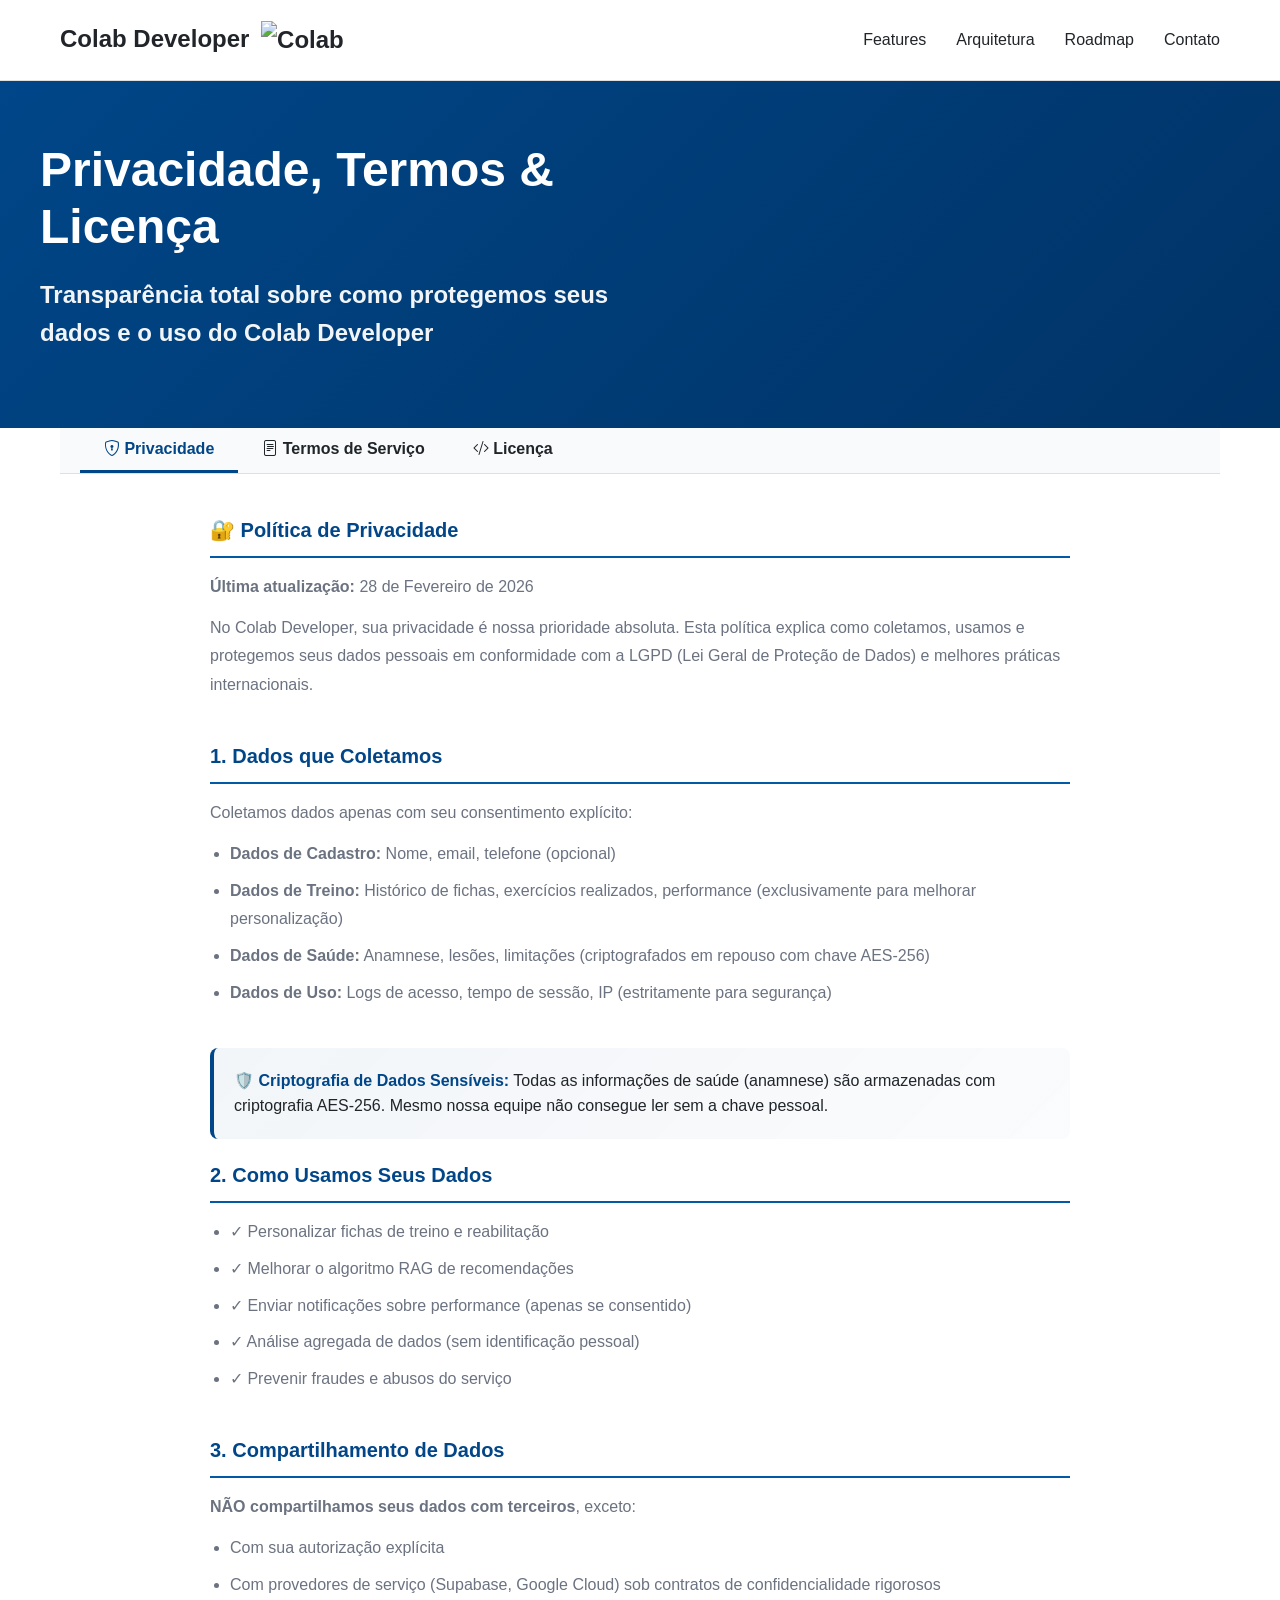
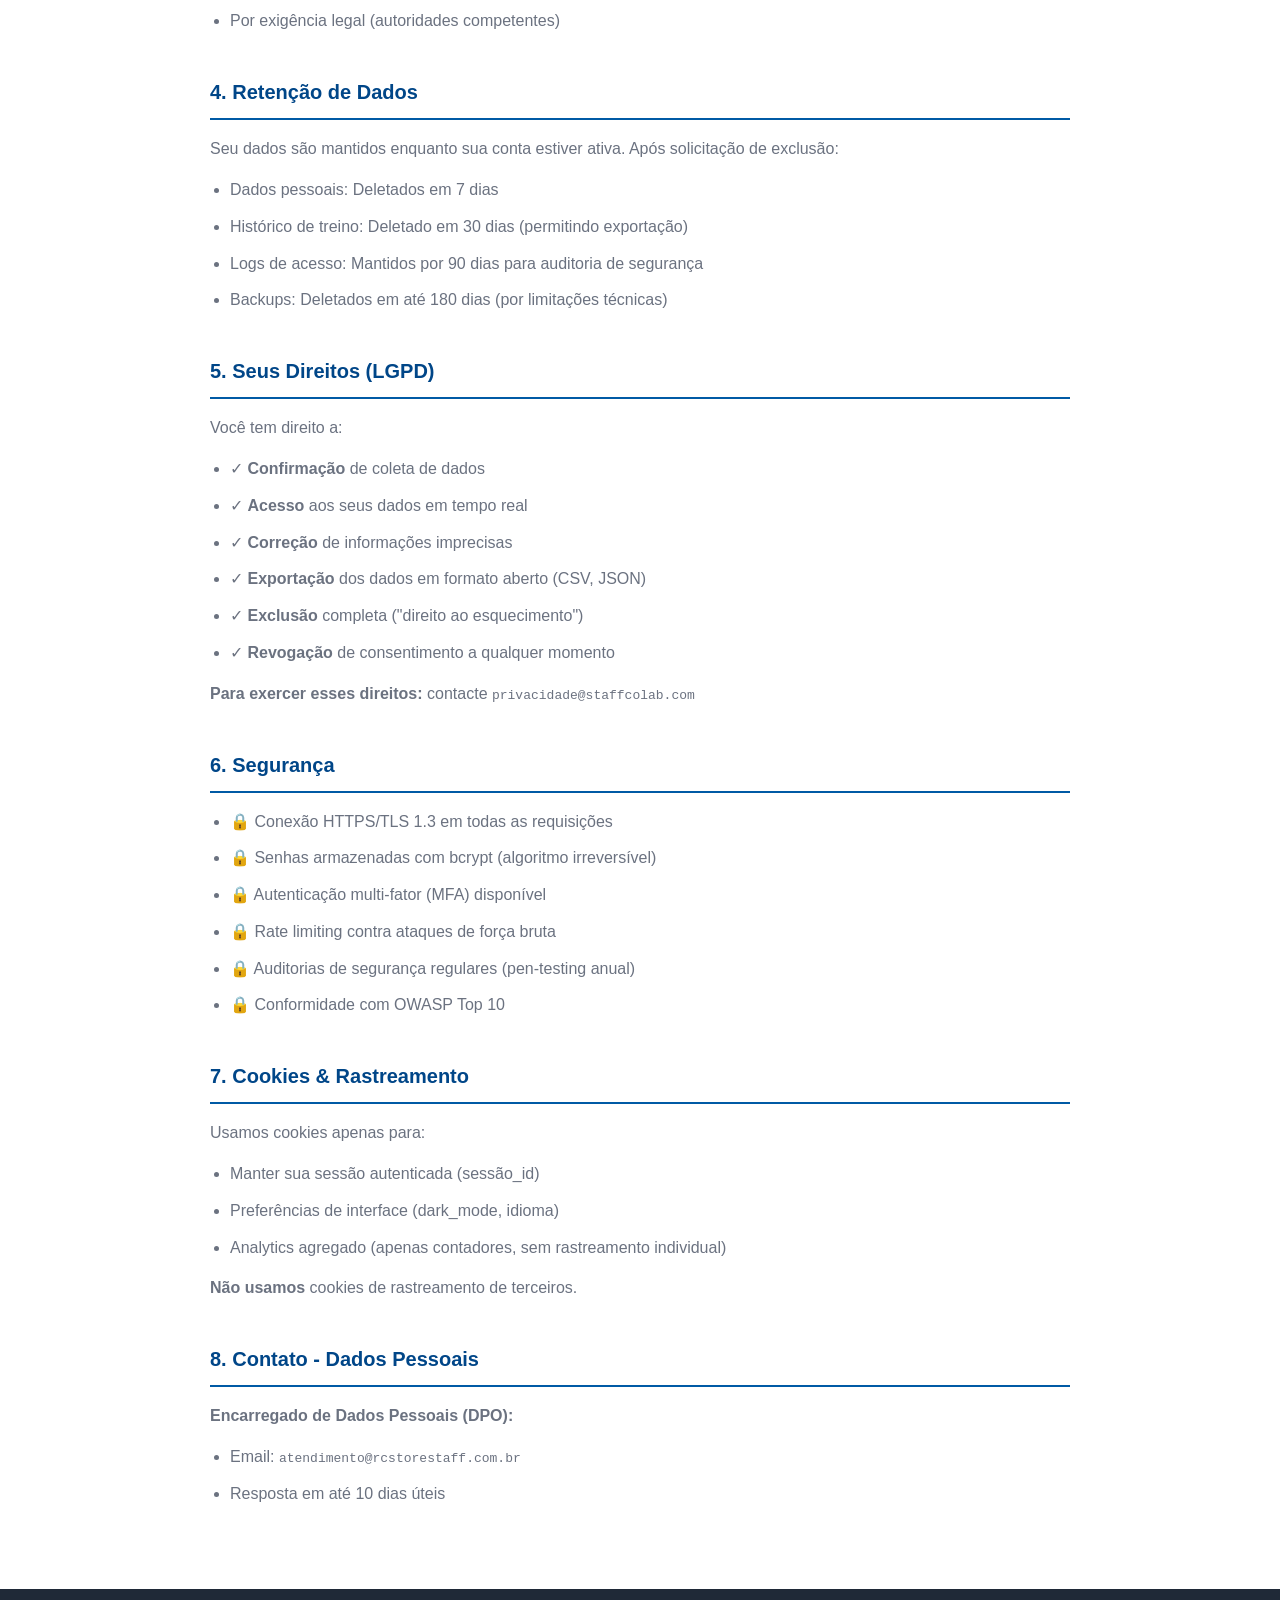
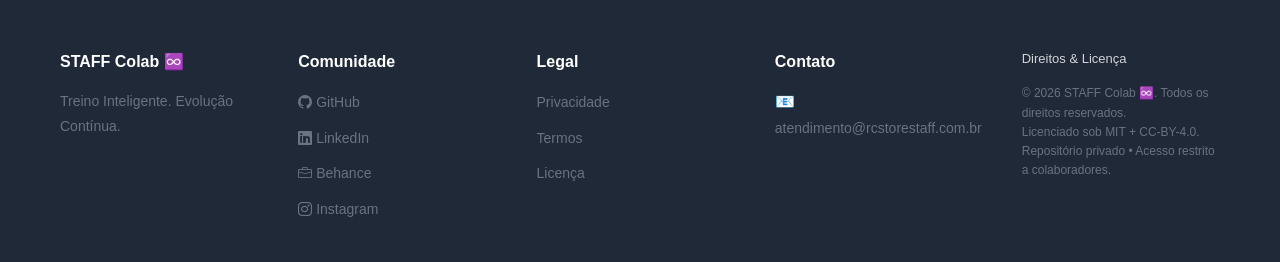
==== legal.html @ 004b1569 "Rebrand: STAFF Colab to Colab Developer, update favicon path, replace infinity icon with colab.png" ====
<!DOCTYPE html>
<html lang="pt-BR">
<head>
    <meta charset="UTF-8">
    <meta name="viewport" content="width=device-width, initial-scale=1.0">
    <meta name="description" content="Política de Privacidade, Termos de Serviço e Licença - Colab Developer">
    <title>Privacidade, Termos & Licença - Colab Developer</title>
    <link rel="icon" href="images-favicon/favicon.svg" type="image/svg+xml">
    <link rel="stylesheet" href="https://cdn.jsdelivr.net/npm/bootstrap-icons@1.11.0/font/bootstrap-icons.css">
    <link rel="stylesheet" href="styles.css">
    <style>
        /* ATOMS */
        .tab-button {
            padding: 12px 24px;
            border: none;
            background: var(--bg-secondary);
            color: var(--text-primary);
            cursor: pointer;
            font-size: 16px;
            font-weight: 600;
            border-bottom: 3px solid transparent;
            transition: var(--transition);
            white-space: nowrap;
        }

        .tab-button:hover {
            background: var(--light);
        }

        .tab-button.active {
            border-bottom-color: var(--primary-color);
            color: var(--primary-color);
        }

        /* MOLECULES */
        .legal-section {
            display: none;
            animation: fadeIn 0.3s ease;
        }

        .legal-section.active {
            display: block;
        }

        @keyframes fadeIn {
            from { opacity: 0; }
            to { opacity: 1; }
        }

        .legal-article {
            margin-bottom: 40px;
        }

        .legal-article h3 {
            font-size: 20px;
            font-weight: 700;
            color: var(--primary-color);
            margin-bottom: 15px;
            padding-bottom: 10px;
            border-bottom: 2px solid var(--primary-light);
        }

        .legal-article p, .legal-article ul, .legal-article ol {
            color: var(--text-secondary);
            line-height: 1.8;
            margin-bottom: 12px;
        }

        .legal-article ul, .legal-article ol {
            margin-left: 20px;
        }

        .legal-article li {
            margin-bottom: 8px;
        }

        .highlight-box {
            background: linear-gradient(135deg, rgba(0, 70, 136, 0.05) 0%, rgba(0, 70, 136, 0.02) 100%);
            border-left: 4px solid var(--primary-color);
            padding: 20px;
            border-radius: 8px;
            margin: 20px 0;
        }

        .highlight-box strong {
            color: var(--primary-color);
        }

        /* ORGANISMS */
        .legal-container {
            background: var(--white);
        }

        .legal-tabs {
            display: flex;
            gap: 0;
            border-bottom: 1px solid var(--border);
            flex-wrap: wrap;
            background: var(--bg-secondary);
            padding: 0 20px;
        }

        .legal-content {
            padding: 40px 20px;
            max-width: 900px;
            margin: 0 auto;
        }

        /* Social Links */
        .social-links {
            display: flex;
            gap: 15px;
            align-items: center;
            margin-top: 30px;
            padding-top: 20px;
            border-top: 1px solid var(--border);
        }

        .social-link {
            display: inline-flex;
            align-items: center;
            justify-content: center;
            width: 40px;
            height: 40px;
            border-radius: 50%;
            background: var(--bg-secondary);
            color: var(--primary-color);
            text-decoration: none;
            transition: var(--transition);
            font-size: 18px;
        }

        .social-link:hover {
            background: var(--primary-color);
            color: white;
            box-shadow: 0 4px 12px rgba(0, 70, 136, 0.2);
        }

        .social-text {
            font-size: 14px;
            color: var(--text-secondary);
            white-space: nowrap;
        }

        @media (max-width: 768px) {
            .legal-tabs {
                overflow-x: auto;
                padding: 0;
            }

            .tab-button {
                flex: 1;
                min-width: 100px;
            }

            .legal-content {
                padding: 25px 15px;
            }

            .legal-article h3 {
                font-size: 18px;
            }

            .social-links {
                flex-wrap: wrap;
            }
        }
    </style>
</head>
<body>
    <!-- HEADER -->
    <header class="header">
        <div class="container">
            <a href="index.html" class="logo" style="text-decoration: none; color: inherit;">Colab Developer <img src="images-favicon/colab.png" alt="Colab" style="margin-left: 5px; height: 24px; vertical-align: middle;"></a>
            <nav class="nav">
                <a href="index.html#features">Features</a>
                <a href="index.html#architecture">Arquitetura</a>
                <a href="index.html#roadmap">Roadmap</a>
                <a href="index.html#contact">Contato</a>
            </nav>
        </div>
    </header>

    <!-- HERO SECTION -->
    <section class="hero">
        <div class="container">
            <div class="hero-content">
                <h1>Privacidade, Termos & Licença</h1>
                <p class="subtitle">
                    Transparência total sobre como protegemos seus dados e o uso do Colab Developer
                </p>
            </div>
        </div>
    </section>

    <!-- LEGAL CONTENT -->
    <section class="legal-container">
        <div class="container">
            <!-- TABS NAVIGATION -->
            <div class="legal-tabs">
                <button class="tab-button active" onclick="switchTab('privacy')">
                    <i class="bi bi-shield-lock"></i> Privacidade
                </button>
                <button class="tab-button" onclick="switchTab('terms')">
                    <i class="bi bi-file-text"></i> Termos de Serviço
                </button>
                <button class="tab-button" onclick="switchTab('license')">
                    <i class="bi bi-code-slash"></i> Licença
                </button>
            </div>

            <div class="legal-content">
                <!-- PRIVACY POLICY -->
                <div id="privacy" class="legal-section active">
                    <div class="legal-article">
                        <h3>🔐 Política de Privacidade</h3>
                        <p><strong>Última atualização:</strong> 28 de Fevereiro de 2026</p>
                        <p>No Colab Developer, sua privacidade é nossa prioridade absoluta. Esta política explica como coletamos, usamos e protegemos seus dados pessoais em conformidade com a LGPD (Lei Geral de Proteção de Dados) e melhores práticas internacionais.</p>
                    </div>

                    <div class="legal-article">
                        <h3>1. Dados que Coletamos</h3>
                        <p>Coletamos dados apenas com seu consentimento explícito:</p>
                        <ul>
                            <li><strong>Dados de Cadastro:</strong> Nome, email, telefone (opcional)</li>
                            <li><strong>Dados de Treino:</strong> Histórico de fichas, exercícios realizados, performance (exclusivamente para melhorar personalização)</li>
                            <li><strong>Dados de Saúde:</strong> Anamnese, lesões, limitações (criptografados em repouso com chave AES-256)</li>
                            <li><strong>Dados de Uso:</strong> Logs de acesso, tempo de sessão, IP (estritamente para segurança)</li>
                        </ul>
                    </div>

                    <div class="highlight-box">
                        <strong>🛡️ Criptografia de Dados Sensíveis:</strong> Todas as informações de saúde (anamnese) são armazenadas com criptografia AES-256. Mesmo nossa equipe não consegue ler sem a chave pessoal.
                    </div>

                    <div class="legal-article">
                        <h3>2. Como Usamos Seus Dados</h3>
                        <ul>
                            <li>✓ Personalizar fichas de treino e reabilitação</li>
                            <li>✓ Melhorar o algoritmo RAG de recomendações</li>
                            <li>✓ Enviar notificações sobre performance (apenas se consentido)</li>
                            <li>✓ Análise agregada de dados (sem identificação pessoal)</li>
                            <li>✓ Prevenir fraudes e abusos do serviço</li>
                        </ul>
                    </div>

                    <div class="legal-article">
                        <h3>3. Compartilhamento de Dados</h3>
                        <p><strong>NÃO compartilhamos seus dados com terceiros</strong>, exceto:</p>
                        <ul>
                            <li>Com sua autorização explícita</li>
                            <li>Com provedores de serviço (Supabase, Google Cloud) sob contratos de confidencialidade rigorosos</li>
                            <li>Por exigência legal (autoridades competentes)</li>
                        </ul>
                    </div>

                    <div class="legal-article">
                        <h3>4. Retenção de Dados</h3>
                        <p>Seu dados são mantidos enquanto sua conta estiver ativa. Após solicitação de exclusão:</p>
                        <ul>
                            <li>Dados pessoais: Deletados em 7 dias</li>
                            <li>Histórico de treino: Deletado em 30 dias (permitindo exportação)</li>
                            <li>Logs de acesso: Mantidos por 90 dias para auditoria de segurança</li>
                            <li>Backups: Deletados em até 180 dias (por limitações técnicas)</li>
                        </ul>
                    </div>

                    <div class="legal-article">
                        <h3>5. Seus Direitos (LGPD)</h3>
                        <p>Você tem direito a:</p>
                        <ul>
                            <li>✓ <strong>Confirmação</strong> de coleta de dados</li>
                            <li>✓ <strong>Acesso</strong> aos seus dados em tempo real</li>
                            <li>✓ <strong>Correção</strong> de informações imprecisas</li>
                            <li>✓ <strong>Exportação</strong> dos dados em formato aberto (CSV, JSON)</li>
                            <li>✓ <strong>Exclusão</strong> completa ("direito ao esquecimento")</li>
                            <li>✓ <strong>Revogação</strong> de consentimento a qualquer momento</li>
                        </ul>
                        <p><strong>Para exercer esses direitos:</strong> contacte <code>privacidade@staffcolab.com</code></p>
                    </div>

                    <div class="legal-article">
                        <h3>6. Segurança</h3>
                        <ul>
                            <li>🔒 Conexão HTTPS/TLS 1.3 em todas as requisições</li>
                            <li>🔒 Senhas armazenadas com bcrypt (algoritmo irreversível)</li>
                            <li>🔒 Autenticação multi-fator (MFA) disponível</li>
                            <li>🔒 Rate limiting contra ataques de força bruta</li>
                            <li>🔒 Auditorias de segurança regulares (pen-testing anual)</li>
                            <li>🔒 Conformidade com OWASP Top 10</li>
                        </ul>
                    </div>

                    <div class="legal-article">
                        <h3>7. Cookies & Rastreamento</h3>
                        <p>Usamos cookies apenas para:</p>
                        <ul>
                            <li>Manter sua sessão autenticada (sessão_id)</li>
                            <li>Preferências de interface (dark_mode, idioma)</li>
                            <li>Analytics agregado (apenas contadores, sem rastreamento individual)</li>
                        </ul>
                        <p><strong>Não usamos</strong> cookies de rastreamento de terceiros.</p>
                    </div>

                    <div class="legal-article">
                        <h3>8. Contato - Dados Pessoais</h3>
                        <p><strong>Encarregado de Dados Pessoais (DPO):</strong></p>
                        <ul>
                            <li>Email: <code>atendimento@rcstorestaff.com.br</code></li>
                            <li>Resposta em até 10 dias úteis</li>
                        </ul>
                    </div>
                </div>

                <!-- TERMS OF SERVICE -->
                <div id="terms" class="legal-section">
                    <div class="legal-article">
                        <h3>⚖️ Termos de Serviço</h3>
                        <p><strong>Última atualização:</strong> 28 de Fevereiro de 2026</p>
                        <p>Ao usar Colab Developer, você concorda com estes Termos de Serviço. Leia-os cuidadosamente.</p>
                    </div>

                    <div class="legal-article">
                        <h3>1. Aceitação dos Termos</h3>
                        <p>Ao acessar ou usar Colab Developer, você concorda em ficar vinculado por estes Termos. Se você não concorda, não use o serviço. Reservamo-nos o direito de modificar estes Termos a qualquer momento, com notificação prévia.</p>
                    </div>

                    <div class="legal-article">
                        <h3>2. Licença de Uso</h3>
                        <p>Concedemos a você uma licença limitada, não-exclusiva e revogável para usar Colab Developer:</p>
                        <ul>
                            <li>✓ Apenas para fins pessoais ou educacionais</li>
                            <li>✓ Sem modificação ou engenharia reversa</li>
                            <li>✓ Sem redistribuição ou venda</li>
                            <li>✓ Respeitando a privacidade de outros usuários</li>
                        </ul>
                    </div>

                    <div class="legal-article">
                        <h3>3. Conta e Responsabilidades</h3>
                        <p><strong>Você é responsável por:</strong></p>
                        <ul>
                            <li>Manter a segurança da sua senha</li>
                            <li>Todas as atividades sob sua conta</li>
                            <li>Informações precisas na anamnese</li>
                            <li>Não compartilhar dados de outros usuários</li>
                        </ul>
                    </div>

                    <div class="highlight-box">
                        <strong>⚠️ Aviso Médico:</strong> Colab Developer NÃO é substituto para aconselhamento médico profissional. Sempre consulte um profissional qualificado antes de iniciar qualquer programa de exercícios, especialmente se tiver condições de saúde.
                    </div>

                    <div class="legal-article">
                        <h3>4. Usos Proibidos</h3>
                        <p>Você concorda em não usar Colab Developer para:</p>
                        <ul>
                            <li>✗ Atividades ilegais ou não-autorizadas</li>
                            <li>✗ Acesso não-autorizado a sistemas</li>
                            <li>✗ Distribuição de malware ou conteúdo prejudicial</li>
                            <li>✗ Spam, phishing ou fraude</li>
                            <li>✗ Violação de direitos autorais ou propriedade intelectual</li>
                            <li>✗ Assédio, ameaças ou difamação</li>
                            <li>✗ Venda de dados ou engenharia reversa</li>
                        </ul>
                    </div>

                    <div class="legal-article">
                        <h3>5. Propriedade Intelectual</h3>
                        <p>STAFF Colab e todo seu conteúdo são propriedade intelectual. Você retém direitos sobre:</p>
                        <ul>
                            <li>✓ Dados pessoais e fichas criadas</li>
                            <li>✓ Comentários e feedback que você fornece</li>
                        </ul>
                        <p>Ao fornecer feedback, você nos concede licença para usá-lo em melhorias do serviço.</p>
                    </div>

                    <div class="legal-article">
                        <h3>6. Limitação de Responsabilidade</h3>
                        <p>Colab Developer é fornecido "no estado em que se encontra" (as-is). Não garantimos:</p></p>
                        <ul>
                            <li>Disponibilidade contínua (tempo de atividade de 99.5%)</li>
                            <li>Resultados específicos de treino</li>
                            <li>Ausência de erros ou bugs</li>
                            <li>Compatibilidade com todos os dispositivos</li>
                        </ul>
                    </div>

                    <div class="legal-article">
                        <h3>7. Garantia de Não-Responsabilidade</h3>
                        <p>Em nenhum caso Colab Developer será responsável por:</p></p>
                        <ul>
                            <li>Lesões, danos corporais ou morte</li>
                            <li>Perda de dados ou dados corrompidos</li>
                            <li>Perdas financeiras ou consequentes</li>
                            <li>Falhas causadas por força maior</li>
                        </ul>
                        <p><strong>Sua responsabilidade ao usar:</strong> Máximo ao valor pago (se aplicável) nos últimos 30 dias.</p>
                    </div>

                    <div class="legal-article">
                        <h3>8. Encerramento</h3>
                        <p>Você pode encerrar sua conta a qualquer momento. Nós podemos encerrar se:</p>
                        <ul>
                            <li>Violação dos Termos</li>
                            <li>Atividade maliciosa detectada</li>
                            <li>Não-conformidade com leis aplicáveis</li>
                        </ul>
                    </div>

                    <div class="legal-article">
                        <h3>9. Lei Aplicável</h3>
                        <p>Estes Termos são regidos pelas leis da <strong>República Federativa do Brasil</strong>. Qualquer disputa será resolvida nos tribunais competentes de São Paulo, SP.</p>
                    </div>

                    <div class="legal-article">
                        <h3>10. Contato</h3>
                        <p>Para dúvidas sobre estes Termos, contacte-nos em <code>atendimento@rcstorestaff.com.br</code></p>
                    </div>
                </div>

                <!-- LICENSE -->
                <div id="license" class="legal-section">
                    <div class="legal-article">
                        <h3>📜 Licença</h3>
                        <p><strong>Última atualização:</strong> 28 de Fevereiro de 2026</p>
                        <p>STAFF Colab é um projeto colaborativo que combina múltiplas licenças para diferentes componentes.</p>
                    </div>

                    <div class="legal-article">
                        <h3>1. Código-Fonte (Software)</h3>
                        <p><strong>Licença:</strong> MIT License</p>
                        <div class="highlight-box">
                            MIT License Text:<br><br>
                            Permission is hereby granted, free of charge, to any person obtaining a copy of this software and associated documentation files (the "Software"), to deal in the Software without restriction, including without limitation the rights to use, copy, modify, merge, publish, distribute, sublicense, and/or sell copies of the Software, and to permit persons to whom the Software is furnished to do so, subject to the following conditions:<br><br>
                            The above copyright notice and this permission notice shall be included in all copies or substantial portions of the Software.
                        </div>
                        <p><strong>O que isso significa:</strong></p>
                        <ul>
                            <li>✓ Livre para usar comercialmente ou pessoalmente</li>
                            <li>✓ Livre para modificar e distribuir</li>
                            <li>✓ Sem garantias (use por conta própria risco)</li>
                            <li>✓ Deve incluir copyright e notificação de licença</li>
                        </ul>
                    </div>

                    <div class="legal-article">
                        <h3>2. Documentação</h3>
                        <p><strong>Licença:</strong> Creative Commons Attribution 4.0 (CC-BY-4.0)</p>
                        <p><strong>O que isso significa:</strong></p>
                        <ul>
                            <li>✓ Livre para compartilhar, remixar e adaptar</li>
                            <li>✓ Deve creditar o autor original (Rodrigo Chaves)</li>
                            <li>✓ Sem restrições comerciais</li>
                        </ul>
                    </div>

                    <div class="legal-article">
                        <h3>3. Arquivos de Dados & Exercícios</h3>
                        <p><strong>Status:</strong> Propriedade Intelectual Exclusiva</p>
                        <p>Base de exercícios, fórmulas de periodização (Jack Daniels) e algoritmos de personalização:</p>
                        <ul>
                            <li>❌ Não é permitida redistribuição</li>
                            <li>✓ Pode usar dentro da plataforma Colab Developer</li>
                            <li>✓ Pode exportar para uso pessoal</li>
                            <li>❌ Proibido comercializar sem autorização</li>
                        </ul>
                    </div>

                    <div class="legal-article">
                        <h3>4. Dependências de Terceiros</h3>
                        <p>STAFF Colab usa as seguintes bibliotecas de código aberto:</p>
                        <ul>
                            <li><strong>Flask:</strong> BSD License</li>
                            <li><strong>PostgreSQL:</strong> PostgreSQL License (similar ao BSD)</li>
                            <li><strong>LangChain:</strong> MIT License</li>
                            <li><strong>FAISS:</strong> MIT License</li>
                            <li><strong>ChromaDB:</strong> Apache 2.0</li>
                            <li><strong>Next.js:</strong> MIT License</li>
                            <li><strong>React Native:</strong> MIT License</li>
                        </ul>
                        <p>Todas as licenças são compatíveis com comercialização responsável.</p>
                    </div>

                    <div class="legal-article">
                        <h3>5. Créditos & Atribuições</h3>
                        <p><strong>Criador Principal:</strong></p>
                        <ul>
                            <li>👨‍💻 Rodrigo Chaves Oliveira (6+ anos em Educação Física + Dev)</li>
                        </ul>
                        <p><strong>Fórmulas & Algoritmos:</strong></p>
                        <ul>
                            <li>🏃 "Running Formula" - Jack Daniels (citado e respeitado)</li>
                            <li>💪 Princípios de Periodização - Lyle McDonald, Israetel</li>
                            <li>🤖 Modelo de IA - Google Gemini 2.5 Flash, OpenAI</li>
                        </ul>
                    </div>

                    <div class="legal-article">
                        <h3>6. Suas Contribuições</h3>
                        <p>Se você contribuir para STAFF Colab (código, documentação, dados):</p></p>
                        <ul>
                            <li>✓ Você mantém a propriedade intelectual das contribuições</li>
                            <li>✓ Você concede ao projeto licença perpétua, irrevogável para usar</li>
                            <li>✓ Suas contribuições serão creditadas no repositório</li>
                        </ul>
                    </div>

                    <div class="legal-article">
                        <h3>7. Modificações de Licença</h3>
                        <p>O projeto pode mudar licenças em versões futuras, mas:</p>
                        <ul>
                            <li>✓ Versões anteriores mantêm licença original</li>
                            <li>✓ Notificação mínima de 90 dias antes de mudança</li>
                            <li>✓ Compatibilidade com padrões de código aberto mantida</li>
                        </ul>
                    </div>

                    <div class="legal-article">
                        <h3>8. Propriedade de Marca</h3>
                        <p><strong>STAFF Colab™</strong> é marca registrada.</p>
                        <ul>
                            <li>❌ Não permi redistribuição com nome "STAFF Colab"</li>
                            <li>✓ Forks devem mudar nome (ex: "STAFF Colab - Modificado por...")</li>
                            <li>✓ Logos e identidade visual: CC-BY-4.0 com atribuição</li>
                        </ul>
                    </div>

                    <div class="legal-article">
                        <h3>9. Suporte & Comunidade</h3>
                        <p>Quer contribuir? Nossos canais:</p>
                        <div class="social-links">
                            <span class="social-text">Conecte-se:</span>
                            <a href="https://github.com/rodrigochavesoa" class="social-link" title="GitHub">
                                <i class="bi bi-github"></i>
                            </a>
                            <a href="https://linkedin.com/in/rodrigochavesoa" class="social-link" title="LinkedIn">
                                <i class="bi bi-linkedin"></i>
                            </a>
                            <a href="https://behance.net/rodrigochavesoa" class="social-link" title="Behance">
                                <i class="bi bi-briefcase"></i>
                            </a>
                            <a href="https://instagram.com/pontochavedesign" class="social-link" title="Instagram">
                                <i class="bi bi-instagram"></i>
                            </a>
                        </div>
                    </div>

                    <div class="legal-article">
                        <h3>10. Mudanças & Atualizações</h3>
                        <p>Esta licença foi última atualizada em 28 de Fevereiro de 2026. Mudanças futuras serão notificadas através de:</p>
                        <ul>
                            <li>📧 Email (para usuários cadastrados)</li>
                            <li>📝 Changelog no repositório GitHub</li>
                            <li>🔔 Notificação no website</li>
                        </ul>
                    </div>
                </div>
            </div>
        </div>
    </section>

    <!-- FOOTER -->
    <footer class="footer">
        <div class="container">
            <div class="footer-content">
                <div class="footer-section">
                    <h4>STAFF Colab ♾️</h4>
                    <p>Treino Inteligente. Evolução Contínua.</p>
                </div>

                <div class="footer-section">
                    <h4>Comunidade</h4>
                    <ul>
                        <li><a href="https://github.com/rodrigochavesoa" target="_blank"><i class="bi bi-github"></i> GitHub</a></li>
                        <li><a href="https://linkedin.com/in/rodrigochavesoa" target="_blank"><i class="bi bi-linkedin"></i> LinkedIn</a></li>
                        <li><a href="https://behance.net/rodrigochavesoa" target="_blank"><i class="bi bi-briefcase"></i> Behance</a></li>
                        <li><a href="https://instagram.com/pontochavedesign" target="_blank"><i class="bi bi-instagram"></i> Instagram</a></li>
                    </ul>
                </div>

                <div class="footer-section">
                    <h4>Legal</h4>
                    <ul>
                        <li><a href="legal.html#privacy">Privacidade</a></li>
                        <li><a href="legal.html#terms">Termos</a></li>
                        <li><a href="legal.html#license">Licença</a></li>
                    </ul>
                </div>

                <div class="footer-section">
                    <h4>Contato</h4>
                    <ul>
                        <li>📧 <a href="mailto:atendimento@rcstorestaff.com.br">atendimento@rcstorestaff.com.br</a></li>
                    </ul>
                </div>

                <div class="footer-section">
                    <h4 style="font-size: 13px; font-weight: 500; opacity: 0.8;">Direitos & Licença</h4>
                    <p style="font-size: 12px; line-height: 1.6;">
                        &copy; 2026 STAFF Colab ♾️. Todos os direitos reservados.
                    </p>
                    <p style="font-size: 12px; line-height: 1.6;">
                        Licenciado sob MIT + CC-BY-4.0. Repositório privado • Acesso restrito a colaboradores.
                    </p>
                </div>
            </div>

            <div class="footer-bottom" style="display: none;">
                <p>&copy; 2026 STAFF Colab ♾️. Todos os direitos reservados.</p>
                <p>Licenciado sob MIT + CC-BY-4.0. Repositório privado • Acesso restrito a colaboradores.</p>
            </div>
        </div>
    </footer>

    <script>
        function switchTab(tabName) {
            // Hide all sections
            const sections = document.querySelectorAll('.legal-section');
            sections.forEach(section => section.classList.remove('active'));

            // Remove active class from all buttons
            const buttons = document.querySelectorAll('.tab-button');
            buttons.forEach(button => button.classList.remove('active'));

            // Show selected section
            document.getElementById(tabName).classList.add('active');

            // Add active class to clicked button
            event.target.classList.add('active');

            // Scroll to top
            window.scrollTo({ top: 0, behavior: 'smooth' });
        }
    </script>
</body>
</html>
---- styles.css ----
/* ========================================
   RESET & VARIÁVEIS (DESIGN SYSTEM OBRIGATÓRIO)
   ======================================== */

:root {
    /* PALETA OFICIAL - ÚNICO PADRÃO PERMITIDO */
    --primary-color: #004688;
    --primary-dark: #003366;
    --primary-light: #005aa5;
    
    --secondary-color: #6c757d;
    --success-color: #28a745;
    --danger-color: #dc3545;
    --warning-color: #ffc107;
    --info-color: #17a2b8;
    
    --dark: #1f2937;
    --gray: #6b7280;
    --light: #f3f4f6;
    --white: #ffffff;
    --border: #e0e0e0;
    
    --text-primary: #212529;
    --text-secondary: #6b7280;
    --bg-primary: #ffffff;
    --bg-secondary: #f9fafb;
    --bg-tertiary: #f3f4f6;
    
    /* COMPONENTES */
    --btn-radius: 8px;
    --btn-padding-md: 10px 18px;
    --btn-padding-lg: 12px 20px;
    --btn-padding-sm: 6px 12px;
    --btn-gap: 0.5rem;
    --transition: all 0.2s ease;
}

* {
    margin: 0;
    padding: 0;
    box-sizing: border-box;
    -webkit-box-sizing: border-box;
    -moz-box-sizing: border-box;
}

html {
    scroll-behavior: smooth;
    width: 100%;
    overflow-x: hidden;
}

body {
    font-family: -apple-system, BlinkMacSystemFont, 'Segoe UI', Roboto, 'Helvetica Neue', Arial, sans-serif;
    color: var(--text-primary);
    background-color: var(--bg-primary);
    line-height: 1.6;
    width: 100%;
    overflow-x: hidden;
    margin: 0;
    padding: 0;
}

/* ========================================
   UTILITY
   ======================================== */

.container {
    max-width: 1200px;
    margin: 0 auto;
    padding: 0 20px;
    width: 100%;
    box-sizing: border-box;
}

@media (max-width: 575px) {
    .container {
        max-width: 100% !important;
        padding: 0 12px !important;
        width: 100% !important;
        box-sizing: border-box !important;
    }
}

a {
    color: var(--primary);
    text-decoration: none;
    transition: all 0.3s ease;
}

a:hover {
    color: var(--primary-dark);
}

/* ========================================
   HEADER
   ======================================== */

.header {
    background: var(--white);
    border-bottom: 1px solid var(--border);
    position: sticky;
    top: 0;
    z-index: 100;
}

.header .container {
    display: flex;
    justify-content: space-between;
    align-items: center;
    padding: 20px;
}

.logo {
    font-size: 24px;
    font-weight: bold;
    color: var(--primary-color);
}

.nav {
    display: flex;
    gap: 30px;
}

.nav a {
    color: var(--text-primary);
    font-weight: 500;
    transition: var(--transition);
}

.nav a:hover {
    color: var(--primary-color);
}

@media (max-width: 768px) {
    .nav {
        gap: 15px;
        font-size: 14px;
    }
    
    .logo {
        font-size: 20px;
    }
}

/* ========================================
   HERO SECTION
   ======================================== */

.hero {
    background: linear-gradient(135deg, var(--primary-color) 0%, var(--primary-dark) 100%);
    color: white;
    padding: 60px 20px;
    text-align: center;
    width: 100%;
    box-sizing: border-box;
}

.hero .container {
    display: grid;
    grid-template-columns: 1fr 1fr;
    gap: 60px;
    align-items: center;
    width: 100%;
    max-width: 100%;
    box-sizing: border-box;
}

.hero-content {
    text-align: left;
    width: 100%;
    box-sizing: border-box;
}

.hero h1 {
    font-size: 48px;
    font-weight: 800;
    margin-bottom: 20px;
    line-height: 1.2;
}

.hero .subtitle {
    font-size: 24px;
    font-weight: 600;
    margin-bottom: 15px;
    opacity: 0.95;
}

.hero .description {
    font-size: 16px;
    margin-bottom: 30px;
    opacity: 0.9;
    line-height: 1.8;
}

.hero-stats {
    display: grid;
    grid-template-columns: repeat(3, 1fr);
    gap: 20px;
}

/* MOBILE-FIRST: Hero responsivo */
@media (max-width: 575px) {
    .hero {
        padding: 50px 10px !important;
        box-sizing: border-box !important;
    }
    
    .hero .container {
        grid-template-columns: 1fr !important;
        gap: 25px !important;
        padding: 0 10px !important;
        box-sizing: border-box !important;
    }
    
    .hero-content {
        text-align: center !important;
        padding: 0 !important;
    }
    
    .hero h1 {
        font-size: 32px;
        margin-bottom: 15px;
    }
    
    .hero .subtitle {
        font-size: 18px;
        margin-bottom: 12px;
    }
    
    .hero .description {
        font-size: 14px;
        margin-bottom: 25px;
    }
    
    .hero-stats {
        grid-template-columns: 1fr;
        gap: 15px;
        margin-top: 30px;
    }
}

/* TABLET: Hero responsivo */
@media (min-width: 576px) and (max-width: 991px) {
    .hero h1 {
        font-size: 40px;
    }
    
    .hero .subtitle {
        font-size: 20px;
    }
    
    .hero-stats {
        grid-template-columns: repeat(3, 1fr);
        gap: 15px;
    }
}

.hero .description {
    font-size: 16px;
    margin-bottom: 30px;
    opacity: 0.9;
    line-height: 1.8;
}

.hero-stats {
    display: grid;
    grid-template-columns: repeat(3, 1fr);
    gap: 20px;
}

@media (max-width: 575px) {
    .hero-stats {
        grid-template-columns: 1fr !important;
        gap: 15px !important;
        width: 100% !important;
    }

    .stat {
        width: 100% !important;
        box-sizing: border-box !important;
    }
}

.stat {
    background: rgba(255, 255, 255, 0.15);
    padding: 30px 20px;
    border-radius: 10px;
    backdrop-filter: blur(10px);
}

.stat-num {
    display: block;
    font-size: 36px;
    font-weight: 800;
    margin-bottom: 10px;
}

.stat-label {
    display: block;
    font-size: 14px;
    opacity: 0.9;
}

/* CTA Buttons */
.cta-buttons {
    display: flex;
    gap: 20px;
    margin-top: 40px;
    width: 100%;
    max-width: 100%;
    box-sizing: border-box;
}

/* MOBILE-FIRST: Botões responsivos */
@media (max-width: 575px) {
    .cta-buttons {
        display: flex !important;
        flex-direction: column !important;
        align-items: stretch !important;
        gap: 12px !important;
        margin-top: 30px !important;
        width: 100% !important;
        box-sizing: border-box !important;
    }
    
    .cta-buttons .btn {
        display: flex !important;
        justify-content: center !important;
        align-items: center !important;
        width: 100% !important;
        padding: 14px 10px !important;
        font-size: 14px !important;
        box-sizing: border-box !important;
        text-align: center !important;
        min-width: auto !important;
        max-width: none !important;
        overflow: visible !important;
        margin: 0 !important;
    }
    
    .roadmap-cta .btn {
        width: 100% !important;
        padding: var(--btn-padding-lg) !important;
        display: flex !important;
        margin: 0 auto !important;
        box-sizing: border-box !important;
        max-width: none !important;
        overflow: visible !important;
    }
    
    .contact-form .btn {
        width: 100% !important;
        padding: var(--btn-padding-lg) !important;
        display: flex !important;
        box-sizing: border-box !important;
        max-width: none !important;
        overflow: visible !important;
    }
}

/* TABLET: Botões com layout intermediário */
@media (min-width: 576px) and (max-width: 991px) {
    .roadmap-cta {
        padding: 35px 20px !important;
    }
    
    .roadmap-cta .btn {
        max-width: 300px !important;
        padding: var(--btn-padding-lg) !important;
    }
}

/* DESKTOP: Button styling enhancements */
@media (min-width: 992px) {
    .cta-buttons .btn {
        padding: var(--btn-padding-lg) !important;
        font-size: 15px !important;
    }
}

.btn {
    display: inline-flex;
    align-items: center;
    justify-content: center;
    gap: 0.5rem;
    padding: var(--btn-padding-md);
    min-height: 44px;
    font-size: 14px;
    font-weight: 600;
    border: none;
    border-radius: var(--btn-radius);
    cursor: pointer;
    transition: var(--transition);
    white-space: normal;
    word-wrap: break-word;
    box-sizing: border-box;
    flex-shrink: 0;
    max-width: 100%;
}

.btn:hover {
    /* NÃO usar transform: translateY - proibido */
    box-shadow: 0 4px 12px rgba(0, 0, 0, 0.15);
}

.btn:active {
    box-shadow: 0 2px 6px rgba(0, 0, 0, 0.1);
}

.btn:disabled {
    opacity: 0.5;
    cursor: not-allowed;
}

/* Icons inside buttons */
.btn i {
    font-size: 1.1em;
    flex-shrink: 0;
}

.btn-primary {
    background-color: var(--primary-color);
    color: white;
}

.btn-primary:hover {
    background-color: var(--primary-dark);
    box-shadow: 0 4px 12px rgba(0, 70, 136, 0.25);
}

.btn-secondary {
    background-color: var(--secondary-color);
    color: white;
}

.btn-secondary:hover {
    background-color: #5a6268;
    box-shadow: 0 4px 12px rgba(108, 117, 125, 0.25);
}

.btn-success {
    background-color: var(--success-color);
    color: white;
}

.btn-success:hover {
    background-color: #218838;
    box-shadow: 0 4px 12px rgba(40, 167, 69, 0.25);
}

.btn-danger {
    background-color: var(--danger-color);
    color: white;
}

.btn-danger:hover {
    background-color: #c82333;
    box-shadow: 0 4px 12px rgba(220, 53, 69, 0.25);
}

.btn-warning {
    background-color: var(--warning-color);
    color: #212529;
}

.btn-warning:hover {
    background-color: #e0a800;
    box-shadow: 0 4px 12px rgba(255, 193, 7, 0.25);
}

.btn-outline-primary {
    background-color: transparent;
    color: var(--primary-color);
    border: 2px solid var(--primary-color);
}

.btn-outline-primary:hover {
    background-color: var(--primary-color);
    color: white;
    box-shadow: 0 4px 12px rgba(0, 70, 136, 0.25);
}

/* ========================================
   FEATURES
   ======================================== */

.features {
    padding: 80px 20px;
    background-color: var(--bg-secondary);
}

.features .container {
    text-align: center;
}

.features h2 {
    font-size: 36px;
    font-weight: 800;
    margin-bottom: 60px;
}

.features-grid {
    display: grid;
    grid-template-columns: repeat(auto-fit, minmax(320px, 1fr));
    gap: 30px;
}

.feature-card {
    background: white;
    padding: 40px 30px;
    border-radius: 12px;
    box-shadow: 0 2px 10px rgba(0, 0, 0, 0.05);
    transition: all 0.3s ease;
    text-align: left;
}

.feature-card:hover {
    /* NÃO usar transform - proibido */
    box-shadow: 0 12px 24px rgba(0, 70, 136, 0.15);
}

.feature-icon {
    font-size: 48px;
    margin-bottom: 20px;
}

.feature-card h3 {
    font-size: 20px;
    font-weight: 700;
    margin-bottom: 15px;
    color: var(--primary-color);
}

.feature-card p {
    color: var(--text-secondary);
    margin-bottom: 20px;
    font-size: 14px;
    line-height: 1.8;
}

.feature-list {
    list-style: none;
}

.feature-list li {
    padding: 8px 0;
    color: var(--text-secondary);
    font-size: 14px;
}

/* MOBILE-FIRST: Features responsivo */
@media (max-width: 575px) {
    .features h2 {
        font-size: 28px;
        margin-bottom: 40px;
    }
    
    .features-grid {
        grid-template-columns: 1fr;
        gap: 15px;
    }
    
    .feature-card {
        padding: 25px 20px;
    }
    
    .feature-icon {
        font-size: 40px;
    }
}

/* TABLET: Features responsivo */
@media (min-width: 576px) and (max-width: 991px) {
    .features h2 {
        font-size: 32px;
    }
    
    .features-grid {
        grid-template-columns: repeat(2, 1fr);
        gap: 25px;
    }
}

/* ========================================
   ARCHITECTURE
   ======================================== */

.architecture {
    padding: 80px 20px;
}

.architecture h2 {
    font-size: 36px;
    font-weight: 800;
    margin-bottom: 60px;
    text-align: center;
}

.tech-grid {
    display: grid;
    grid-template-columns: repeat(3, minmax(0, 1fr));
    gap: 30px;
    margin-bottom: 60px;
}

.tech-group {
    background: var(--bg-secondary);
    padding: 30px;
    border-radius: var(--btn-radius);
    border-left: 4px solid var(--primary-color);
}

.tech-group h4 {
    color: var(--primary-color);
    font-size: 18px;
    margin-bottom: 20px;
}

.tech-group ul {
    list-style: none;
}

.tech-group li {
    padding: 8px 0;
    color: var(--text-secondary);
    font-size: 14px;
    border-bottom: 1px solid var(--border);
}

.tech-group li:last-child {
    border-bottom: none;
}

/* Roadmap Stack Groups - Com Highlights Personalizados */
.tech-group-supabase {
    background: linear-gradient(135deg, rgba(79, 172, 254, 0.08) 0%, rgba(79, 172, 254, 0.02) 100%) !important;
    border-left: 4px solid #4facfe !important;
}

.tech-group-supabase h4 {
    color: #004B87 !important;
}

.tech-group-frontend {
    background: linear-gradient(135deg, rgba(34, 197, 94, 0.08) 0%, rgba(34, 197, 94, 0.02) 100%) !important;
    border-left: 4px solid #22c55e !important;
}

.tech-group-frontend h4 {
    color: #15803d !important;
}

.tech-group-mobile {
    background: linear-gradient(135deg, rgba(249, 115, 22, 0.08) 0%, rgba(249, 115, 22, 0.02) 100%) !important;
    border-left: 4px solid #f97316 !important;
}

.tech-group-mobile h4 {
    color: #92400e !important;
}

.architecture-diagram {
    background: var(--dark);
    color: var(--light);
    padding: 40px;
    border-radius: var(--btn-radius);
    margin-top: 40px;
    border: 1px solid var(--primary-color);
}

.architecture-diagram h3 {
    margin-bottom: 20px;
    font-size: 22px;
    font-weight: 700;
}

.diagram-box {
    background: rgba(255, 255, 255, 0.05);
    padding: 20px;
    border-radius: 8px;
    overflow-x: auto;
    border: 1px solid rgba(129, 140, 248, 0.2);
}

.diagram-box pre {
    font-family: 'Courier New', monospace;
    font-size: 12px;
    line-height: 1.7;
    color: #818cf8;
    margin: 0;
    white-space: pre-wrap;
    word-wrap: break-word;
}

/* Architecture Responsiveness - Mobile First */
@media (max-width: 575px) {
    .architecture {
        padding: 50px 20px;
    }
    
    .architecture h2 {
        font-size: 28px;
        margin-bottom: 15px;
    }
    
    .tech-grid {
        grid-template-columns: 1fr;
        gap: 15px;
    }
}

@media (min-width: 576px) and (max-width: 991px) {
    .architecture h2 {
        font-size: 32px;
    }
    
    .tech-grid {
        grid-template-columns: repeat(2, 1fr);
        gap: 20px;
    }
}

@media (min-width: 992px) {
    .architecture {
        padding: 80px 20px;
    }
    
    .architecture h2 {
        font-size: 36px;
    }

    .tech-grid {
        grid-template-columns: repeat(3, minmax(0, 1fr));
        gap: 30px;
    }
}

/* ========================================
   ROADMAP
   ======================================== */

.roadmap {
    padding: 80px 20px;
    background-color: var(--bg-secondary);
}

.roadmap h2 {
    font-size: 36px;
    font-weight: 800;
    margin-bottom: 20px;
    text-align: center;
}

.roadmap-intro {
    text-align: center;
    color: var(--text-secondary);
    margin-bottom: 50px;
    font-size: 16px;
}

.phases-timeline {
    display: grid;
    grid-template-columns: repeat(auto-fit, minmax(180px, 1fr));
    gap: 20px;
    margin-bottom: 60px;
}

.phase {
    background: white;
    padding: 30px 20px;
    border-radius: 12px;
    text-align: center;
    position: relative;
    transition: var(--transition);
    display: flex;
    flex-direction: column;
    justify-content: flex-start;
    align-items: center;
    min-height: 380px;
}

.phase h4 {
    font-size: 18px;
    font-weight: 700;
    margin-bottom: 10px;
}

.phase p {
    color: var(--text-secondary);
    font-size: 14px;
    margin-bottom: 12px;
    flex-grow: 1;
}

.phase code {
    padding: 0;
    border-radius: 0;
    font-family: 'Courier New', monospace;
    font-size: 13px;
    color: var(--primary-color);
    font-weight: 600;
    display: inline-block;
}

.phase ul {
    list-style: none;
    text-align: left;
    width: 100%;
    padding: 0 8px;
    margin: 8px 0;
    font-size: 13px;
    flex-grow: 1;
}

.phase ul li {
    padding: 4px 0;
    color: var(--text-secondary);
    margin: 2px 0;
}

.phase.completed {
    background: linear-gradient(135deg, rgba(40, 167, 69, 0.1) 0%, rgba(40, 167, 69, 0.05) 100%);
    border: 2px solid var(--success-color);
}

.phase.in-progress {
    background: linear-gradient(135deg, rgba(255, 193, 7, 0.1) 0%, rgba(255, 193, 7, 0.05) 100%);
    border: 2px solid var(--warning-color);
}

.phase.planned {
    background: white;
    border: 2px solid var(--border);
}

.phase:hover {
    /* NÃO usar transform - proibido */
    box-shadow: 0 8px 16px rgba(0, 70, 136, 0.12);
}

.badge {
    display: inline-block;
    padding: 8px 14px;
    border-radius: 20px;
    font-size: 12px;
    font-weight: 700;
    margin-top: 12px;
    text-transform: uppercase;
    letter-spacing: 0.5px;
    white-space: nowrap;
    text-align: center;
    min-width: 80px;
    align-self: center;
}

@media (max-width: 575px) {
    .badge {
        font-size: 11px;
        padding: 6px 12px;
    }
}

.badge-done {
    background: var(--success-color);
    color: white;
    box-shadow: 0 2px 8px rgba(40, 167, 69, 0.3);
    font-weight: 700;
    border: none;
}

.badge-done::before {
    content: '✓ ';
}

.badge-progress {
    background: var(--warning-color);
    color: #000000;
    box-shadow: 0 2px 8px rgba(255, 193, 7, 0.2);
    font-weight: 700;
}

.badge-planned {
    background: var(--secondary-color);
    color: white;
    box-shadow: 0 2px 8px rgba(108, 117, 125, 0.2);
}

.roadmap-cta {
    background: var(--primary-color);
    color: white;
    padding: 40px;
    border-radius: var(--btn-radius);
    text-align: center;
    box-shadow: 0 4px 12px rgba(0, 70, 136, 0.15);
}

.roadmap-cta p {
    margin-bottom: 15px;
}

.roadmap-cta strong {
    font-size: 18px;
}

/* Roadmap Responsiveness - Mobile First */
@media (max-width: 575px) {
    .roadmap {
        padding: 50px 20px;
    }
    
    .roadmap h2 {
        font-size: 28px;
        margin-bottom: 15px;
    }
    
    .phases-timeline {
        grid-template-columns: 1fr;
        gap: 15px;
    }
    
    .phase {
        padding: 20px 15px;
        min-height: 320px;
    }
    
    .phase h4 {
        font-size: 16px;
    }
    
    .phase p {
        font-size: 13px;
    }
    
    .roadmap-cta {
        padding: 30px 20px;
        text-align: center;
    }
    
    .roadmap-cta p {
        font-size: 14px;
    }
    
    .roadmap-cta .btn {
        margin-top: 15px;
        width: 100%;
    }
}

@media (min-width: 576px) and (max-width: 991px) {
    .roadmap h2 {
        font-size: 32px;
    }
    
    .phases-timeline {
        grid-template-columns: repeat(2, 1fr);
        gap: 20px;
    }
}

@media (min-width: 992px) {
    .roadmap {
        padding: 80px 20px;
    }
    
    .roadmap h2 {
        font-size: 36px;
    }
    
    .phases-timeline {
        grid-template-columns: repeat(auto-fit, minmax(180px, 1fr));
    }
}

/* ========================================
   CONTACT
   ======================================== */

.contact {
    padding: 80px 20px;
}

.contact h2 {
    font-size: 36px;
    font-weight: 800;
    margin-bottom: 20px;
    text-align: center;
}

.contact-intro {
    text-align: center;
    color: var(--text-secondary);
    margin-bottom: 50px;
    font-size: 16px;
}

.contact-methods {
    display: grid;
    grid-template-columns: repeat(auto-fit, minmax(250px, 1fr));
    gap: 30px;
    margin-bottom: 60px;
}

.contact-card {
    background: var(--bg-secondary);
    padding: 30px;
    border-radius: var(--btn-radius);
    text-align: center;
    border: 1px solid var(--border);
}

.contact-card h4 {
    font-size: 18px;
    margin-bottom: 15px;
    color: var(--primary-color);
}

.contact-card p {
    color: var(--text-secondary);
    font-size: 14px;
    margin-bottom: 15px;
}

.contact-link {
    color: var(--primary-color);
    font-weight: 600;
}

.contact-form {
    background: var(--bg-secondary);
    padding: 50px;
    border-radius: var(--btn-radius);
    max-width: 600px;
    margin: 0 auto;
    border: 1px solid var(--border);
}

.contact-form h3 {
    font-size: 24px;
    margin-bottom: 30px;
    color: var(--primary-color);
}

.form-group {
    margin-bottom: 20px;
    text-align: left;
}

.form-group label {
    display: block;
    margin-bottom: 8px;
    font-weight: 600;
    color: var(--text-primary);
}

.form-group input,
.form-group select,
.form-group textarea {
    width: 100%;
    padding: 12px;
    border: 1px solid var(--border);
    border-radius: 8px;
    font-family: inherit;
    font-size: 14px;
    transition: border-color 0.3s ease;
}

.form-group input:focus,
.form-group select:focus,
.form-group textarea:focus {
    outline: none;
    border-color: var(--primary-color);
    box-shadow: 0 0 0 3px rgba(0, 70, 136, 0.1);
}

/* Contact Responsiveness - Mobile First */
@media (max-width: 575px) {
    .contact {
        padding: 50px 20px;
    }
    
    .contact h2 {
        font-size: 28px;
        margin-bottom: 15px;
    }
    
    .contact-methods {
        grid-template-columns: 1fr;
        gap: 20px;
        margin-bottom: 40px;
    }
    
    .contact-card {
        padding: 20px;
        text-align: center;
    }
    
    .contact-form {
        padding: 30px 20px;
        max-width: 100%;
    }
    
    .contact-form h3 {
        font-size: 20px;
        margin-bottom: 20px;
    }
    
    .form-group {
        margin-bottom: 15px;
    }
}

@media (min-width: 576px) and (max-width: 991px) {
    .contact h2 {
        font-size: 32px;
    }
    
    .contact-methods {
        grid-template-columns: repeat(2, 1fr);
        gap: 25px;
    }
    
    .contact-form {
        padding: 40px;
        max-width: 100%;
    }
}

@media (min-width: 992px) {
    .contact {
        padding: 80px 20px;
    }
    
    .contact h2 {
        font-size: 36px;
    }
    
    .contact-methods {
        grid-template-columns: repeat(auto-fit, minmax(250px, 1fr));
        gap: 30px;
    }
    
    .contact-form {
        padding: 50px;
        max-width: 600px;
    }
}

/* ========================================
   FOOTER
   ======================================== */

.footer {
    background: var(--dark);
    color: var(--light);
    padding: 60px 20px 30px;
}

.footer .container {
    width: 100%;
}

.footer-content {
    display: grid;
    grid-template-columns: repeat(5, 1fr);
    gap: 30px;
    margin-bottom: 0;
    width: 100%;
}

.footer-section h4 {
    color: white;
    font-size: 16px;
    margin-bottom: 15px;
    font-weight: 600;
}

.footer-section p {
    color: var(--gray);
    font-size: 14px;
    line-height: 1.8;
}

.footer-section ul {
    list-style: none;
}

.footer-section li {
    margin-bottom: 10px;
}

.footer-section a {
    color: var(--gray);
    font-size: 14px;
    transition: color 0.3s ease;
    text-decoration: none;
}

.footer-section a:hover {
    color: var(--primary-light);
    text-decoration: underline;
}

.footer-bottom {
    display: none;
}

/* Footer Responsiveness - Mobile First */
@media (max-width: 575px) {
    .footer {
        padding: 40px 15px 20px;
    }
    
    .footer-content {
        grid-template-columns: 1fr;
        gap: 25px;
    }
    
    .footer-section h4 {
        font-size: 15px;
    }
    
    .footer-section a,
    .footer-section p {
        font-size: 13px;
    }
}

@media (min-width: 576px) and (max-width: 767px) {
    .footer {
        padding: 50px 20px 25px;
    }
    
    .footer-content {
        grid-template-columns: repeat(2, 1fr);
        gap: 25px;
    }
}

@media (min-width: 768px) and (max-width: 991px) {
    .footer {
        padding: 50px 20px 30px;
    }
    
    .footer-content {
        grid-template-columns: repeat(3, 1fr);
        gap: 30px;
    }
}

@media (min-width: 992px) {
    .footer {
        padding: 60px 20px 30px;
    }
    
    .footer-content {
        grid-template-columns: repeat(5, 1fr);
        gap: 40px;
    }
}

/* ========================================
   SCROLLBAR
   ======================================== */

::-webkit-scrollbar {
    width: 10px;
}

::-webkit-scrollbar-track {
    background: var(--bg-tertiary);
}

::-webkit-scrollbar-thumb {
    background: var(--primary-color);
    border-radius: 5px;
}

::-webkit-scrollbar-thumb:hover {
    background: var(--primary-dark);
}
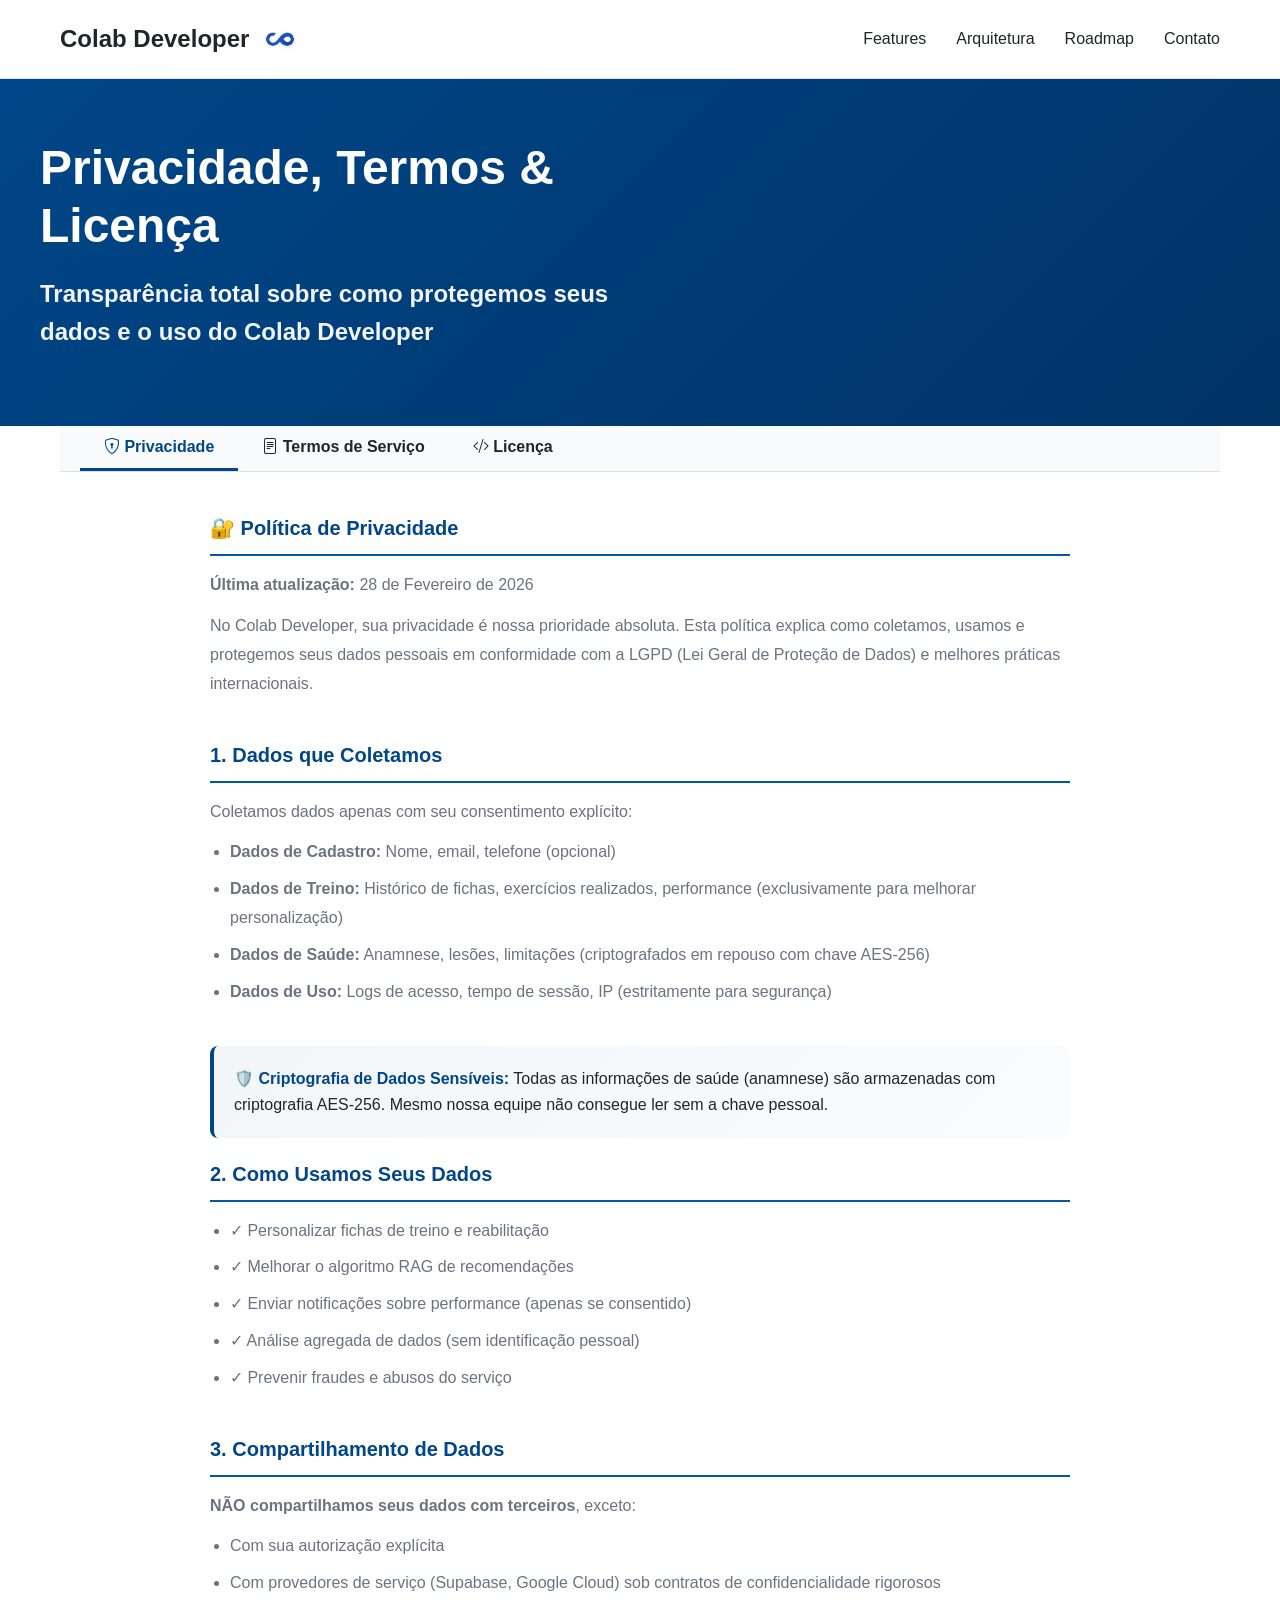
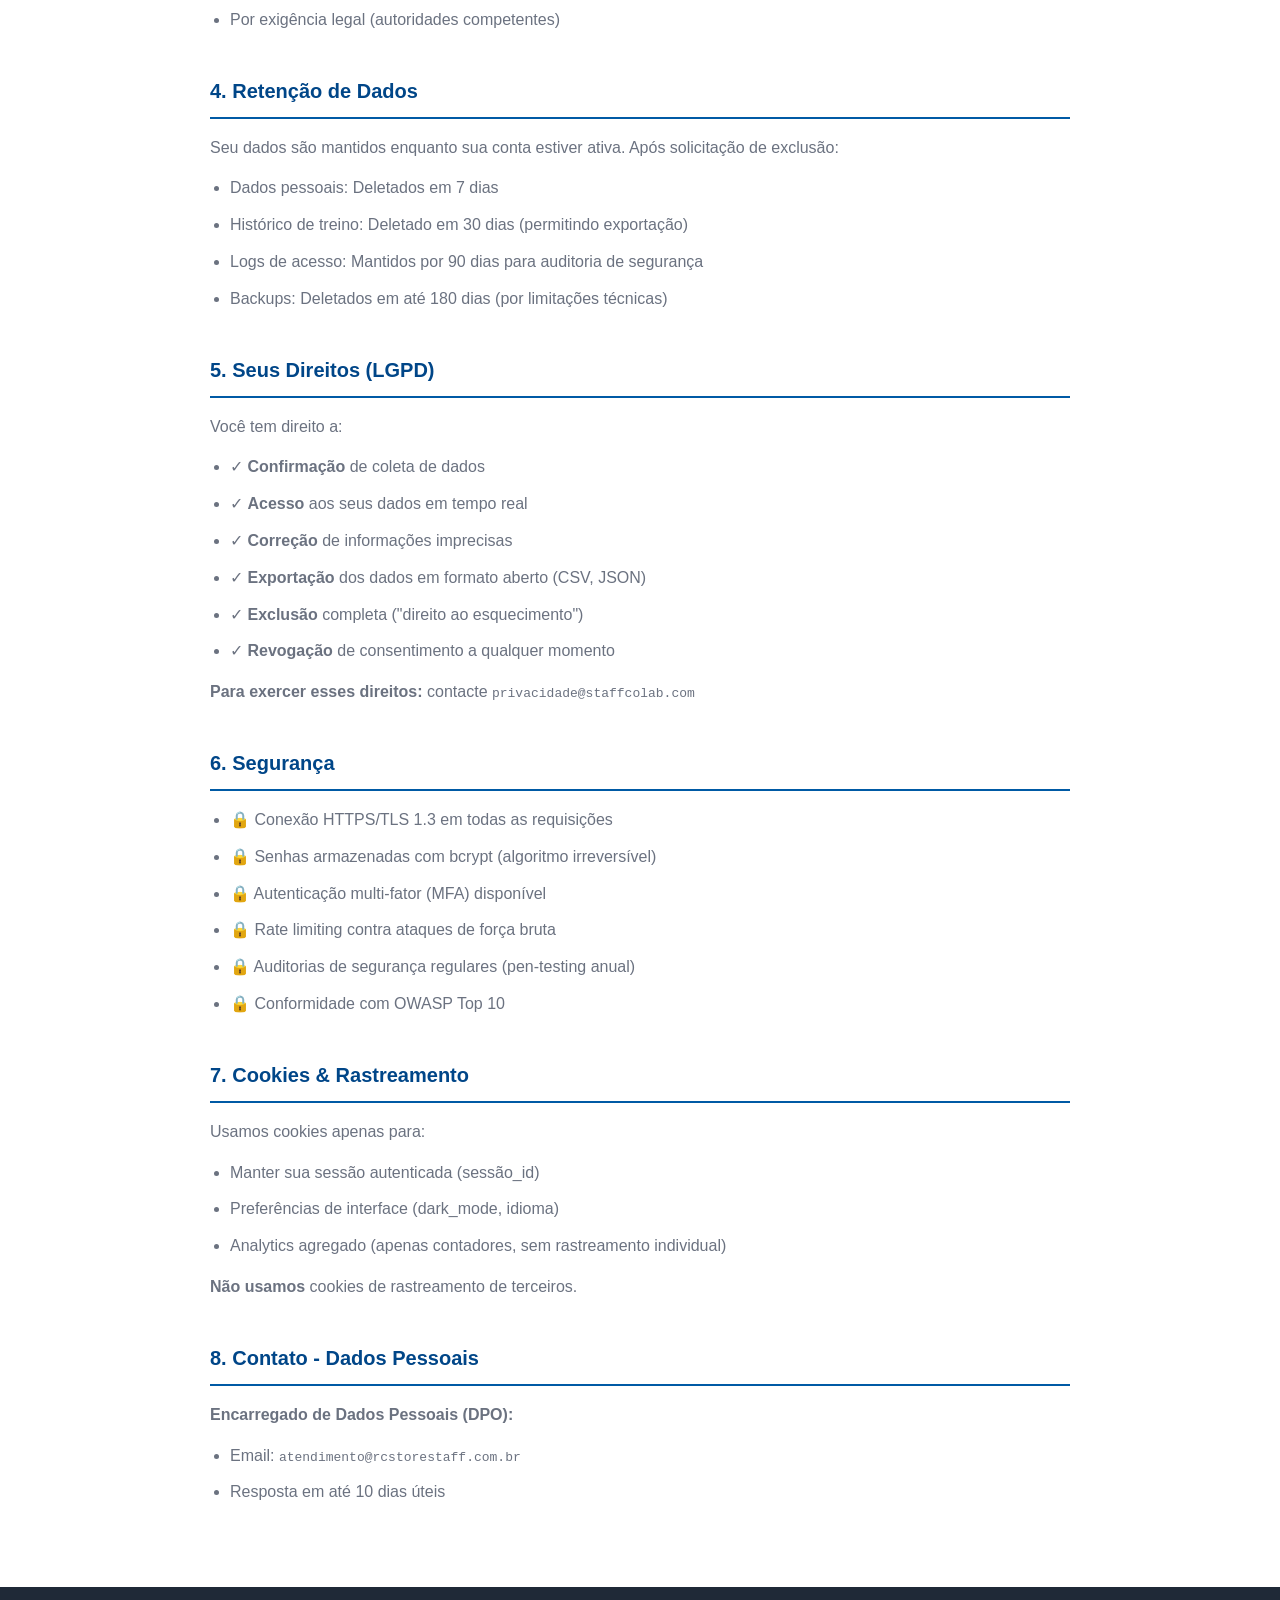
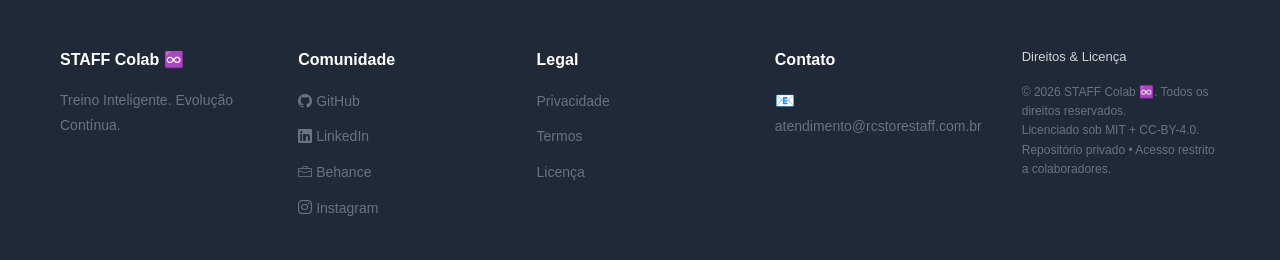
==== commit 00510e17: "Update favicon to colab.png and remove old favicon.svg files" ====
--- a/legal.html
+++ b/legal.html
@@ -5,7 +5,7 @@
     <meta name="viewport" content="width=device-width, initial-scale=1.0">
     <meta name="description" content="Política de Privacidade, Termos de Serviço e Licença - Colab Developer">
     <title>Privacidade, Termos & Licença - Colab Developer</title>
-    <link rel="icon" href="images-favicon/favicon.svg" type="image/svg+xml">
+    <link rel="icon" href="images-favicon/colab.png" type="image/png">
     <link rel="stylesheet" href="https://cdn.jsdelivr.net/npm/bootstrap-icons@1.11.0/font/bootstrap-icons.css">
     <link rel="stylesheet" href="styles.css">
     <style>
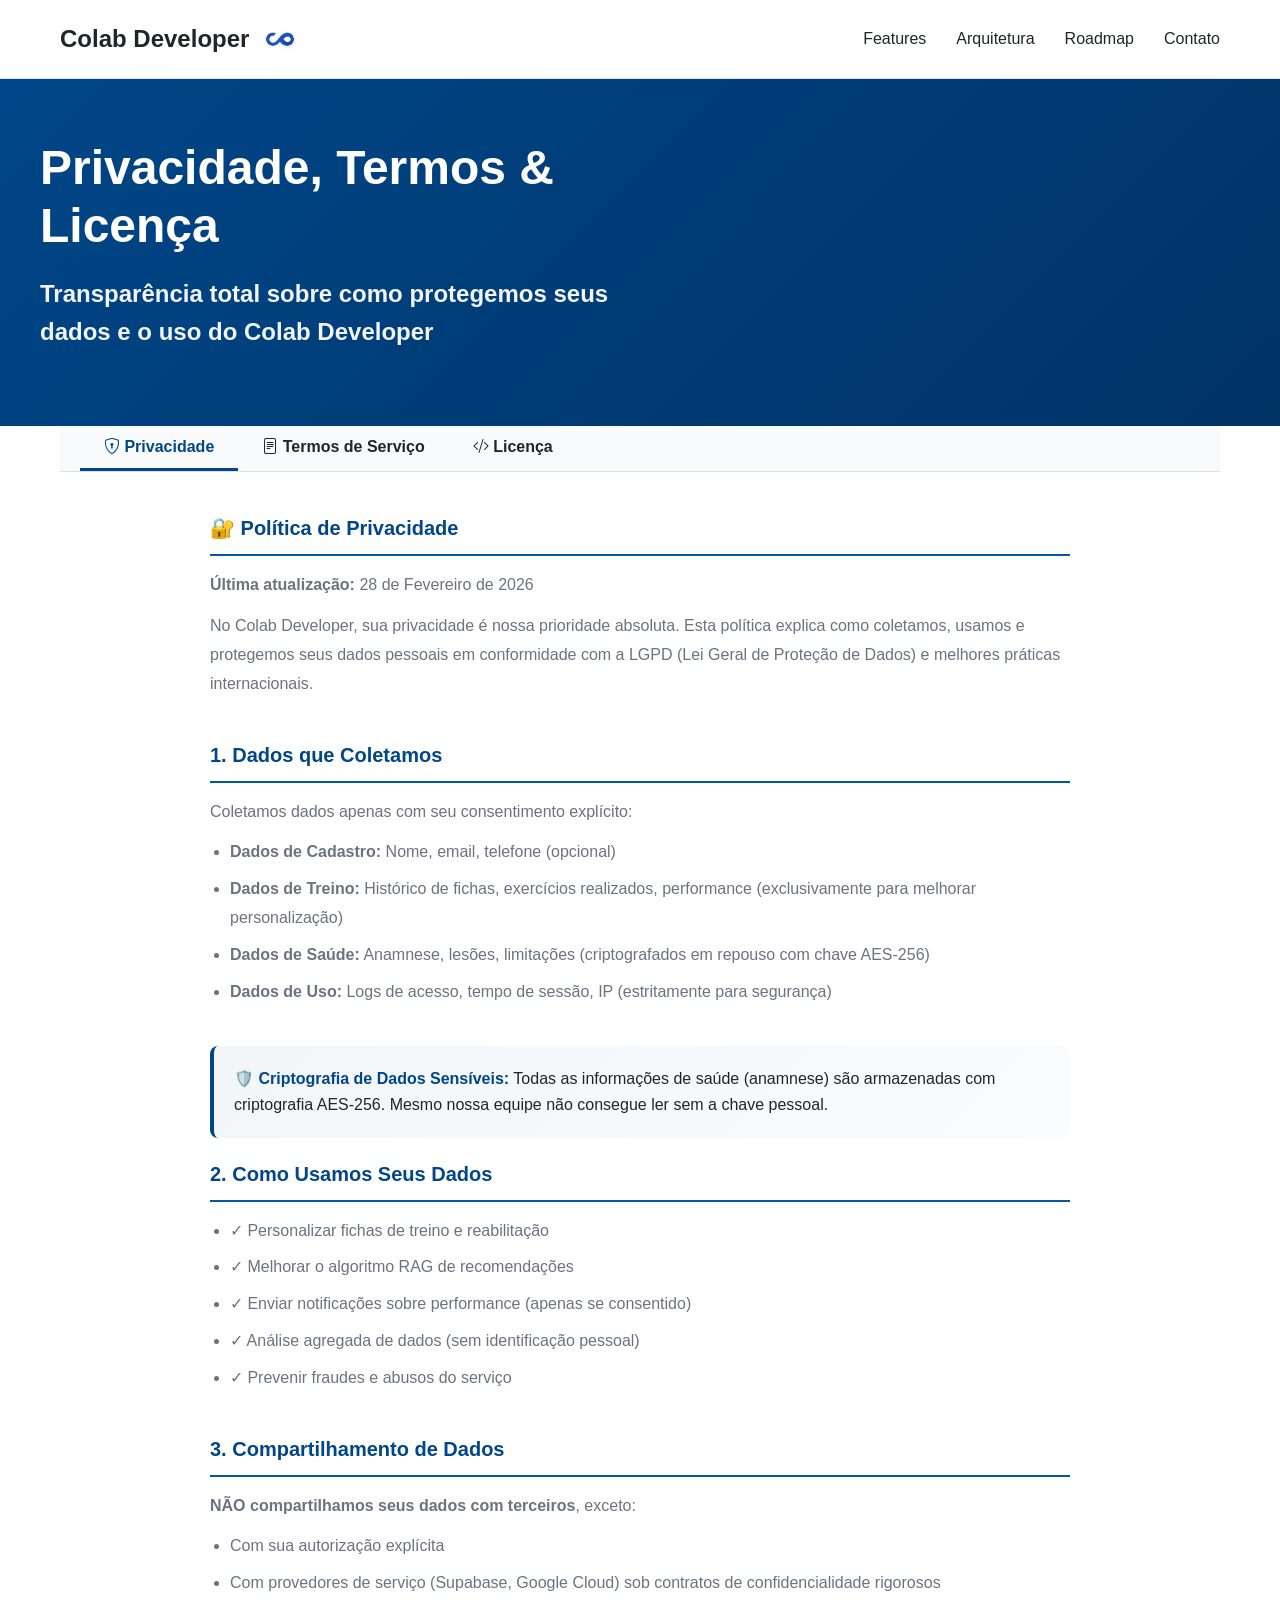
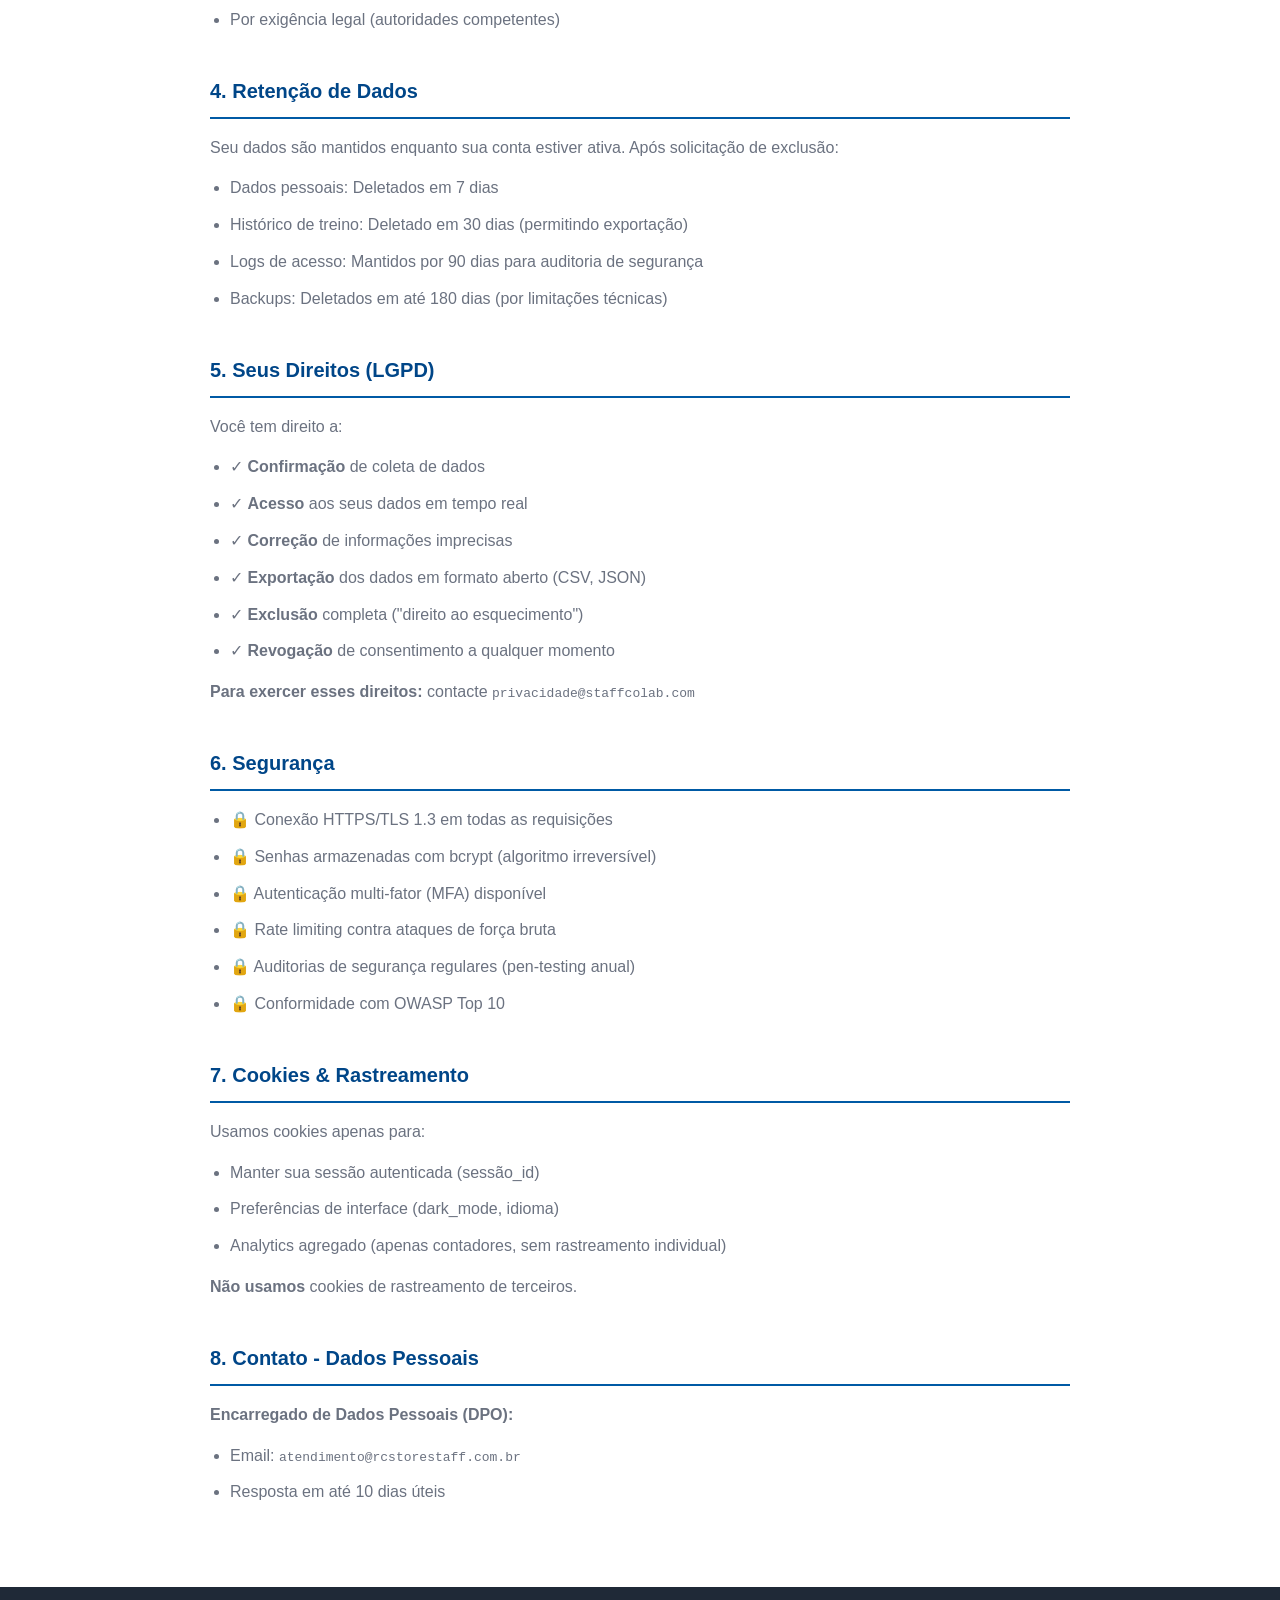
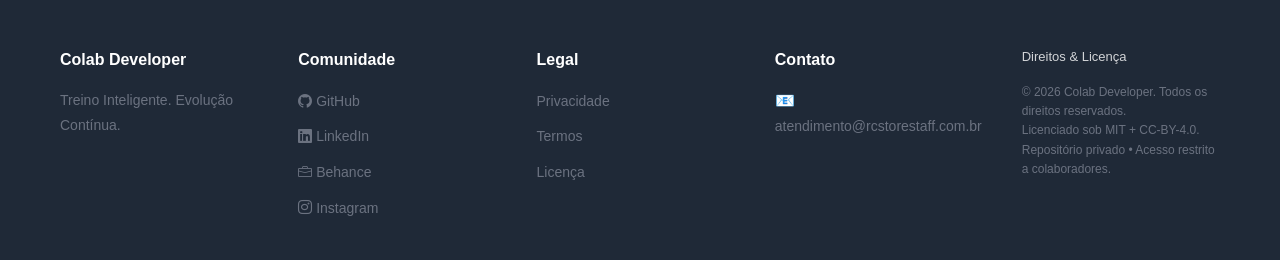
==== commit 51733dcf: "Replace all STAFF Colab references with Colab Developer in legal.html including footer and copyright" ====
--- a/legal.html
+++ b/legal.html
@@ -5,7 +5,11 @@
     <meta name="viewport" content="width=device-width, initial-scale=1.0">
     <meta name="description" content="Política de Privacidade, Termos de Serviço e Licença - Colab Developer">
     <title>Privacidade, Termos & Licença - Colab Developer</title>
-    <link rel="icon" href="images-favicon/colab.png" type="image/png">
+    <!-- Favicon - Responsive sizes -->
+    <link rel="icon" type="image/png" sizes="32x32" href="images-favicon/mascote_colab_developer.png">
+    <link rel="icon" type="image/png" sizes="16x16" href="images-favicon/mascote_colab_developer.png">
+    <link rel="apple-touch-icon" href="images-favicon/mascote_colab_developer.png">
+    <meta name="theme-color" content="#004688">
     <link rel="stylesheet" href="https://cdn.jsdelivr.net/npm/bootstrap-icons@1.11.0/font/bootstrap-icons.css">
     <link rel="stylesheet" href="styles.css">
     <style>
@@ -367,7 +371,7 @@
 
                     <div class="legal-article">
                         <h3>5. Propriedade Intelectual</h3>
-                        <p>STAFF Colab e todo seu conteúdo são propriedade intelectual. Você retém direitos sobre:</p>
+                        <p>Colab Developer e todo seu conteúdo são propriedade intelectual. Você retém direitos sobre:</p>
                         <ul>
                             <li>✓ Dados pessoais e fichas criadas</li>
                             <li>✓ Comentários e feedback que você fornece</li>
@@ -424,7 +428,7 @@
                     <div class="legal-article">
                         <h3>📜 Licença</h3>
                         <p><strong>Última atualização:</strong> 28 de Fevereiro de 2026</p>
-                        <p>STAFF Colab é um projeto colaborativo que combina múltiplas licenças para diferentes componentes.</p>
+                        <p>Colab Developer é um projeto colaborativo que combina múltiplas licenças para diferentes componentes.</p>
                     </div>
 
                     <div class="legal-article">
@@ -469,7 +473,7 @@
 
                     <div class="legal-article">
                         <h3>4. Dependências de Terceiros</h3>
-                        <p>STAFF Colab usa as seguintes bibliotecas de código aberto:</p>
+                        <p>Colab Developer usa as seguintes bibliotecas de código aberto:</p>
                         <ul>
                             <li><strong>Flask:</strong> BSD License</li>
                             <li><strong>PostgreSQL:</strong> PostgreSQL License (similar ao BSD)</li>
@@ -498,7 +502,7 @@
 
                     <div class="legal-article">
                         <h3>6. Suas Contribuições</h3>
-                        <p>Se você contribuir para STAFF Colab (código, documentação, dados):</p></p>
+                        <p>Se você contribuir para Colab Developer (código, documentação, dados):</p></p>
                         <ul>
                             <li>✓ Você mantém a propriedade intelectual das contribuições</li>
                             <li>✓ Você concede ao projeto licença perpétua, irrevogável para usar</li>
@@ -518,10 +522,10 @@
 
                     <div class="legal-article">
                         <h3>8. Propriedade de Marca</h3>
-                        <p><strong>STAFF Colab™</strong> é marca registrada.</p>
-                        <ul>
-                            <li>❌ Não permi redistribuição com nome "STAFF Colab"</li>
-                            <li>✓ Forks devem mudar nome (ex: "STAFF Colab - Modificado por...")</li>
+                        <p><strong>Colab Developer™</strong> é marca registrada.</p>
+                        <ul>
+                            <li>❌ Não permi redistribuição com nome "Colab Developer"</li>
+                            <li>✓ Forks devem mudar nome (ex: "Colab Developer - Modificado por...")</li>
                             <li>✓ Logos e identidade visual: CC-BY-4.0 com atribuição</li>
                         </ul>
                     </div>
@@ -565,7 +569,7 @@
         <div class="container">
             <div class="footer-content">
                 <div class="footer-section">
-                    <h4>STAFF Colab ♾️</h4>
+                    <h4>Colab Developer</h4>
                     <p>Treino Inteligente. Evolução Contínua.</p>
                 </div>
 
@@ -598,7 +602,7 @@
                 <div class="footer-section">
                     <h4 style="font-size: 13px; font-weight: 500; opacity: 0.8;">Direitos & Licença</h4>
                     <p style="font-size: 12px; line-height: 1.6;">
-                        &copy; 2026 STAFF Colab ♾️. Todos os direitos reservados.
+                        &copy; 2026 Colab Developer. Todos os direitos reservados.
                     </p>
                     <p style="font-size: 12px; line-height: 1.6;">
                         Licenciado sob MIT + CC-BY-4.0. Repositório privado • Acesso restrito a colaboradores.
@@ -607,7 +611,7 @@
             </div>
 
             <div class="footer-bottom" style="display: none;">
-                <p>&copy; 2026 STAFF Colab ♾️. Todos os direitos reservados.</p>
+                    <p>&copy; 2026 Colab Developer. Todos os direitos reservados.</p>
                 <p>Licenciado sob MIT + CC-BY-4.0. Repositório privado • Acesso restrito a colaboradores.</p>
             </div>
         </div>
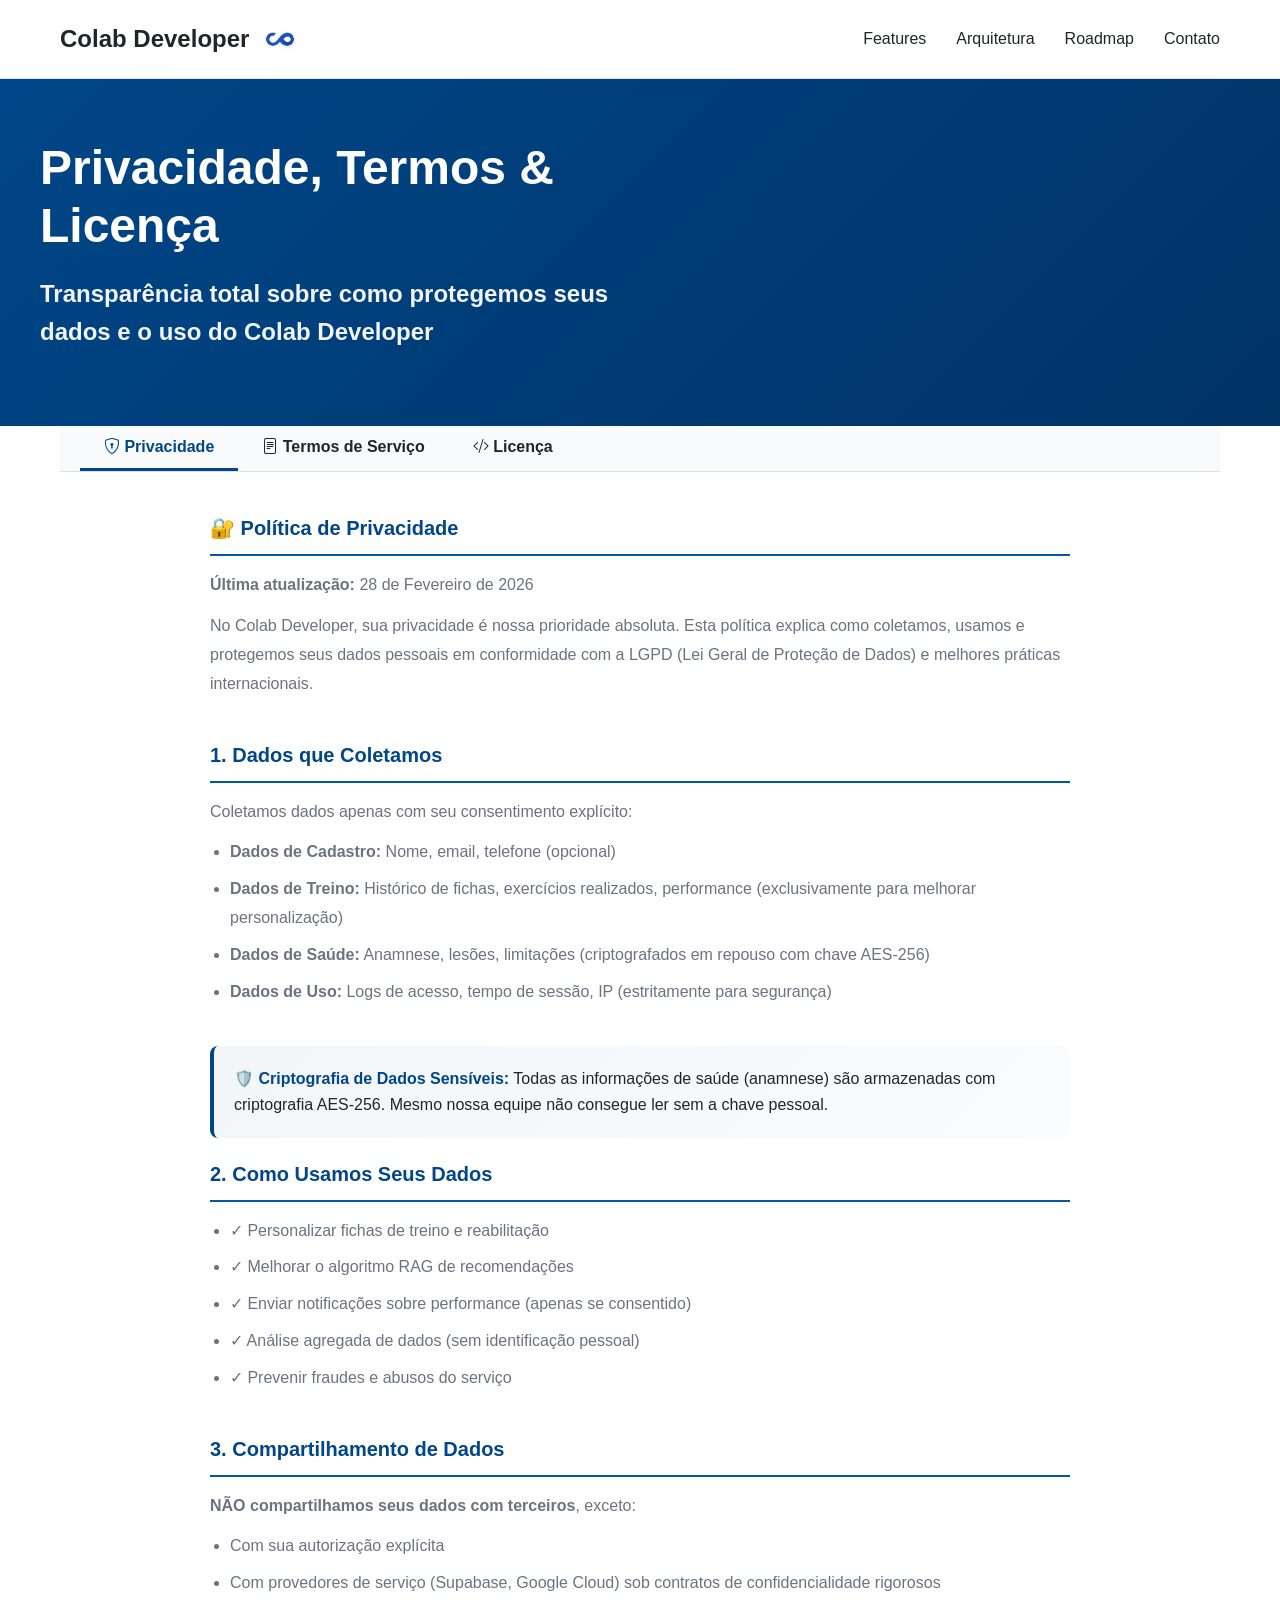
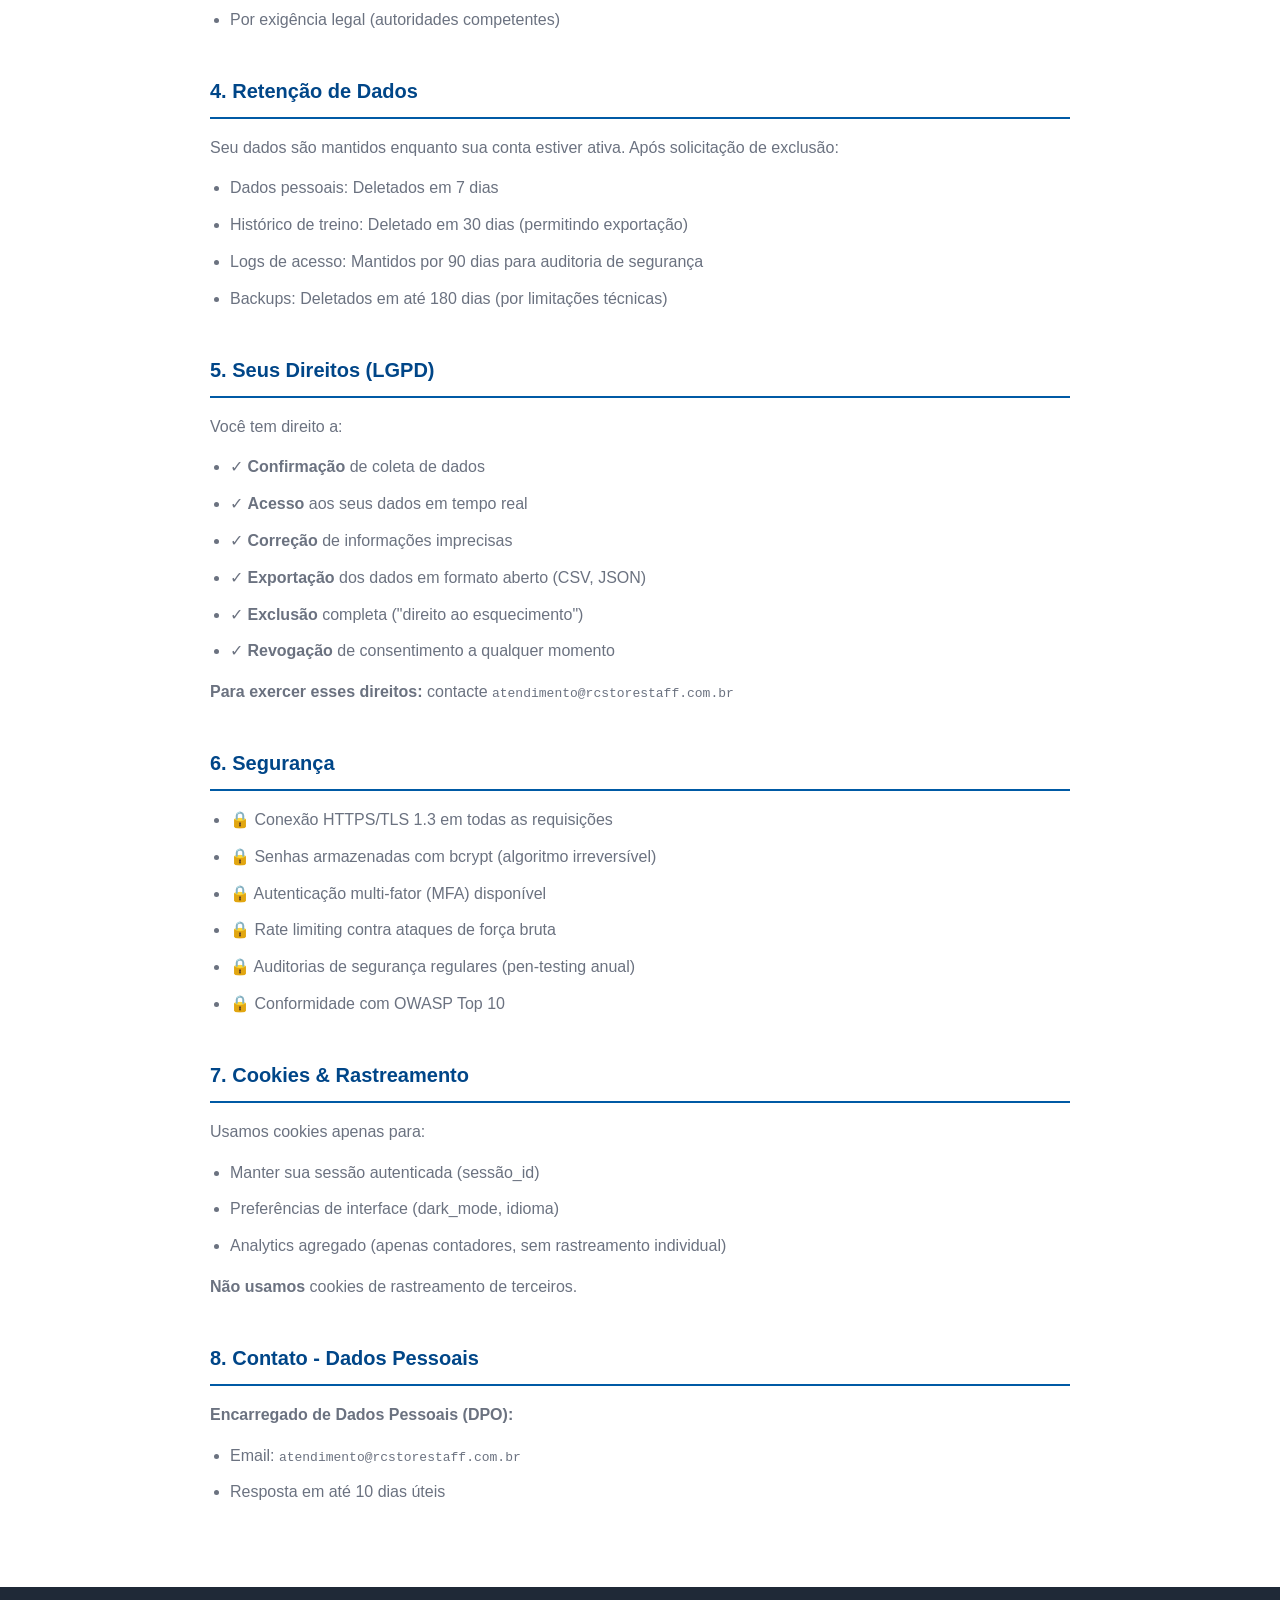
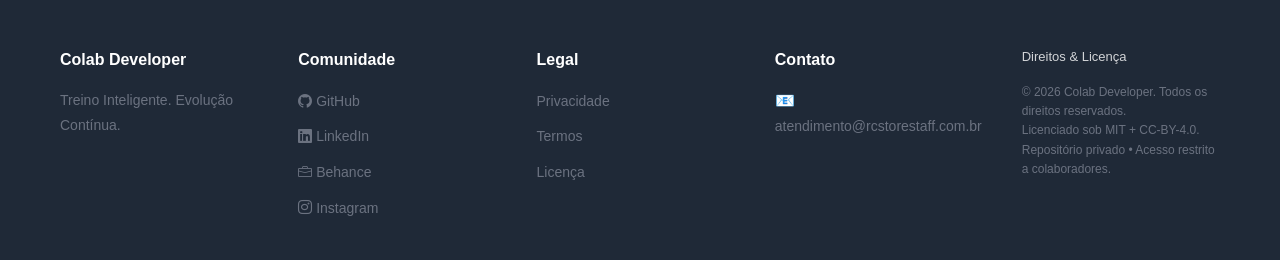
==== commit 3e31cab5: "add; mascote black" ====
--- a/legal.html
+++ b/legal.html
@@ -8,7 +8,7 @@
     <!-- Favicon - Responsive sizes -->
     <link rel="icon" type="image/png" sizes="32x32" href="images-favicon/mascote_colab_developer.png">
     <link rel="icon" type="image/png" sizes="16x16" href="images-favicon/mascote_colab_developer.png">
-    <link rel="apple-touch-icon" href="images-favicon/mascote_colab_developer.png">
+    <link rel="apple-touch-icon" href="images-favicon/mascote_colab_developer_black.png">
     <meta name="theme-color" content="#004688">
     <link rel="stylesheet" href="https://cdn.jsdelivr.net/npm/bootstrap-icons@1.11.0/font/bootstrap-icons.css">
     <link rel="stylesheet" href="styles.css">
@@ -280,7 +280,7 @@
                             <li>✓ <strong>Exclusão</strong> completa ("direito ao esquecimento")</li>
                             <li>✓ <strong>Revogação</strong> de consentimento a qualquer momento</li>
                         </ul>
-                        <p><strong>Para exercer esses direitos:</strong> contacte <code>privacidade@staffcolab.com</code></p>
+                        <p><strong>Para exercer esses direitos:</strong> contacte <code>atendimento@rcstorestaff.com.br</code></p>
                     </div>
 
                     <div class="legal-article">
@@ -611,7 +611,7 @@
             </div>
 
             <div class="footer-bottom" style="display: none;">
-                    <p>&copy; 2026 Colab Developer. Todos os direitos reservados.</p>
+                    <p>&copy; 2026 ♾️ Colab Developer. Todos os direitos reservados.</p>
                 <p>Licenciado sob MIT + CC-BY-4.0. Repositório privado • Acesso restrito a colaboradores.</p>
             </div>
         </div>
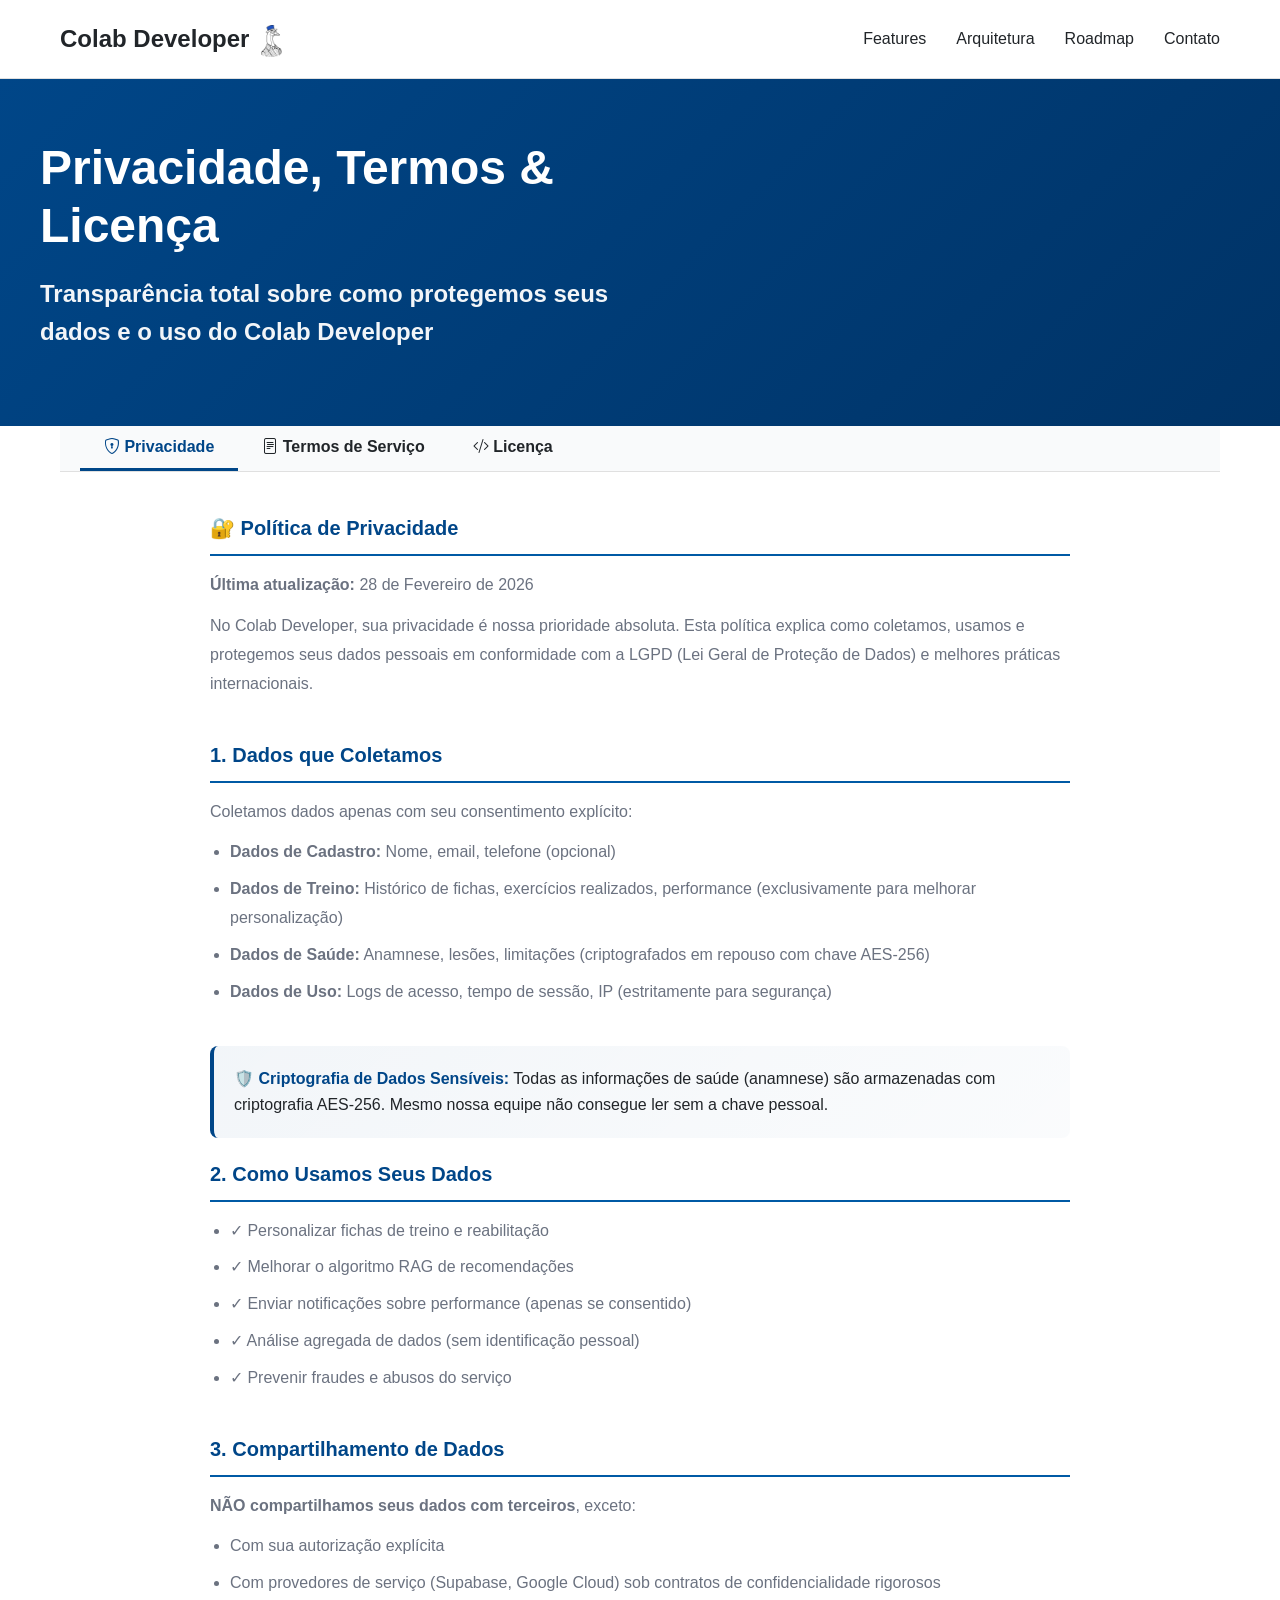
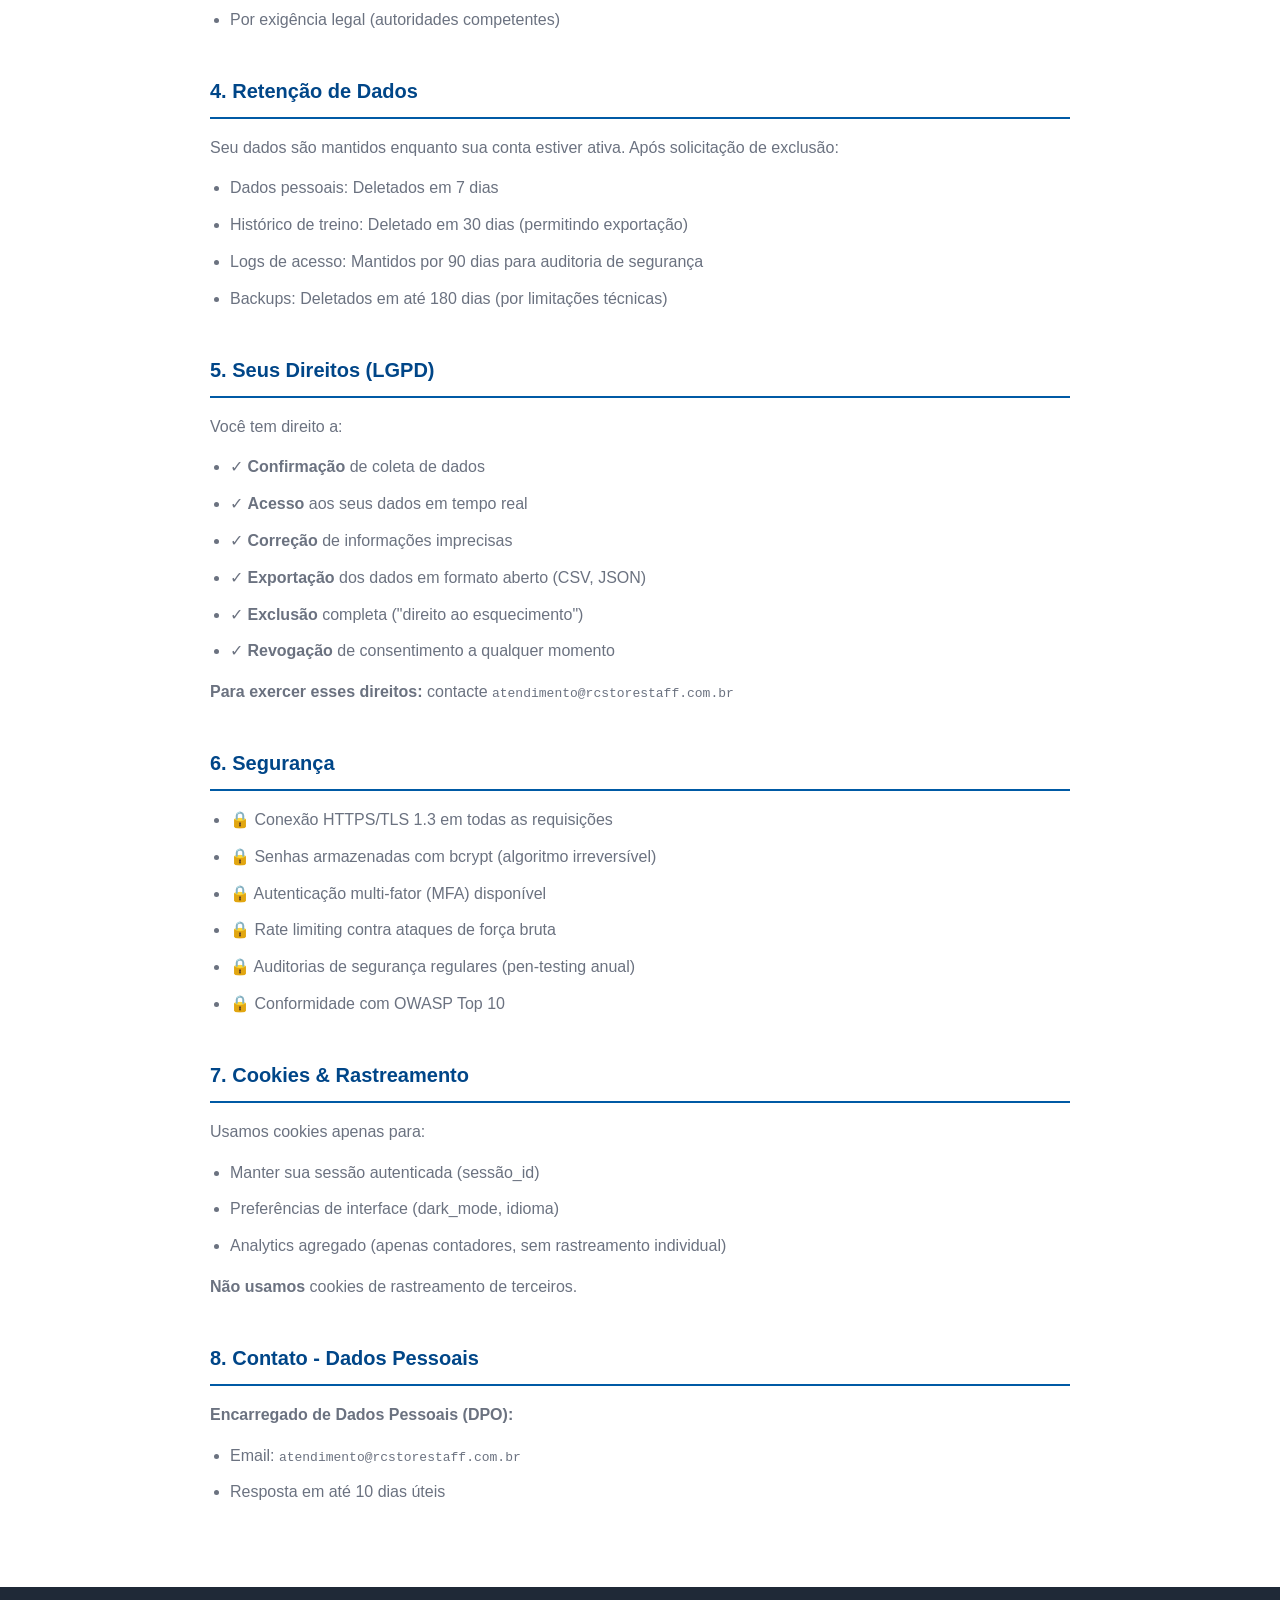
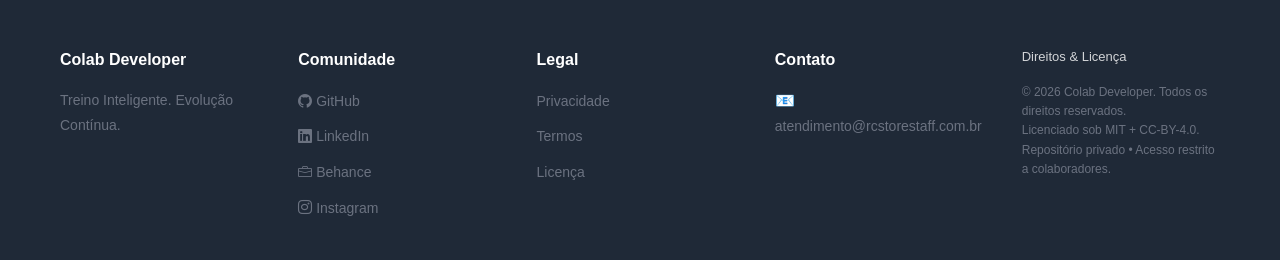
==== commit 6cb1f6ab: "add: colab developer image ajustado" ====
--- a/legal.html
+++ b/legal.html
@@ -175,7 +175,7 @@
     <!-- HEADER -->
     <header class="header">
         <div class="container">
-            <a href="index.html" class="logo" style="text-decoration: none; color: inherit;">Colab Developer <img src="images-favicon/colab.png" alt="Colab" style="margin-left: 5px; height: 24px; vertical-align: middle;"></a>
+            <a href="index.html" class="logo" style="text-decoration: none; color: inherit;">Colab Developer <img src="images-favicon/mascote_white_black.jpg" alt="Colab" style="margin-left: 5px; height: 32px; vertical-align: middle;"></a>
             <nav class="nav">
                 <a href="index.html#features">Features</a>
                 <a href="index.html#architecture">Arquitetura</a>
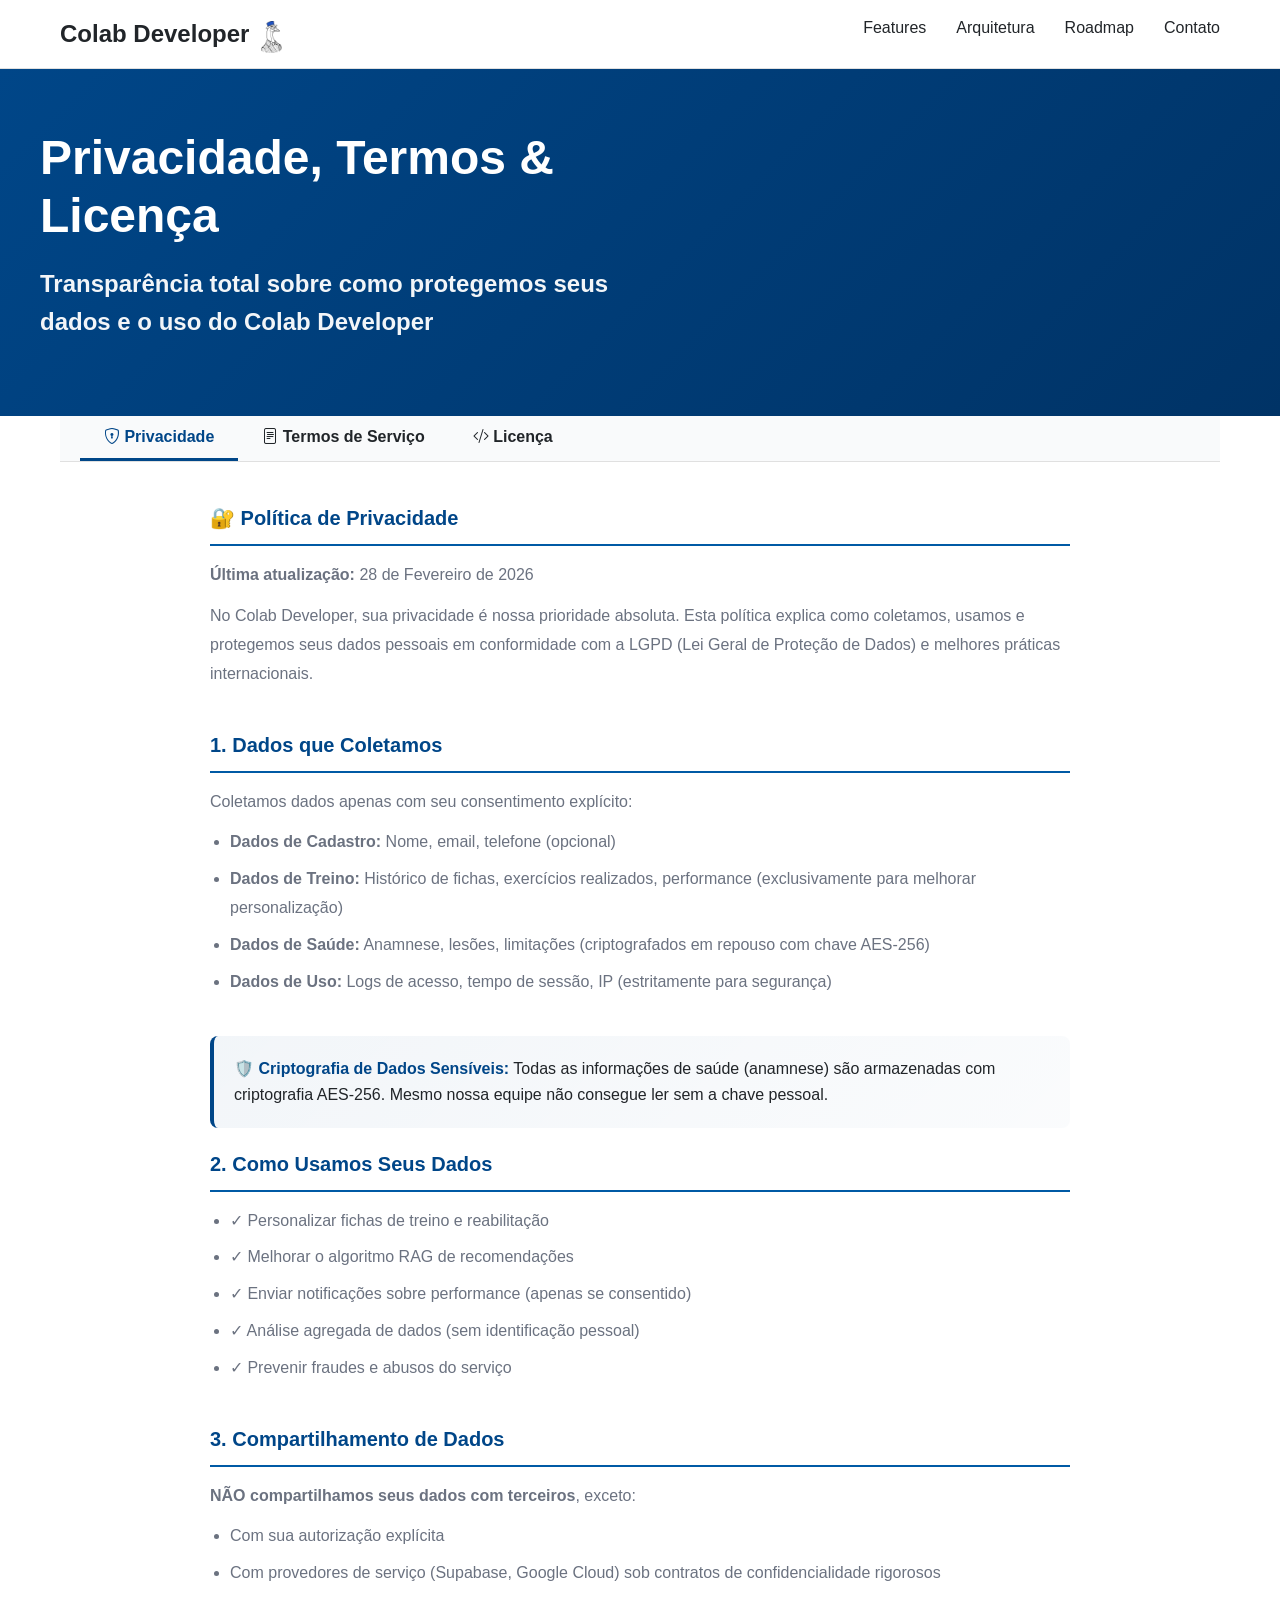
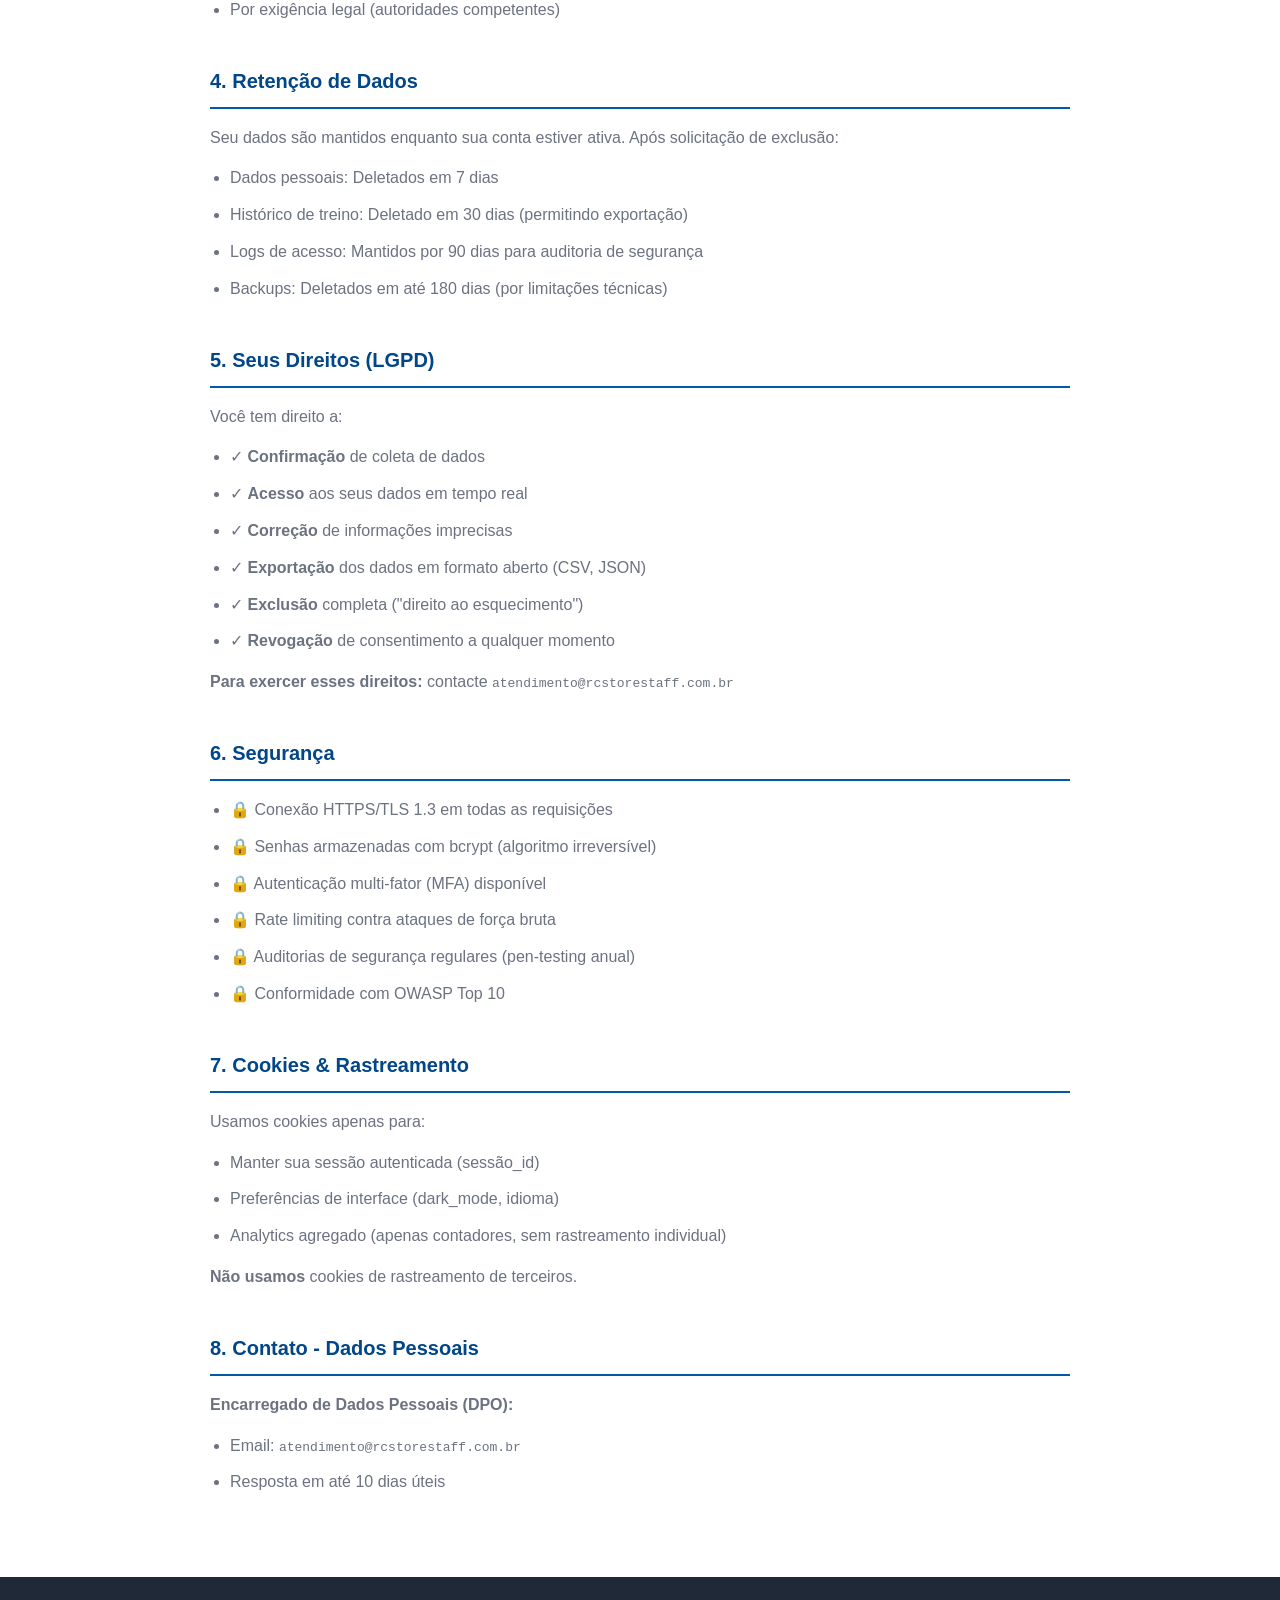
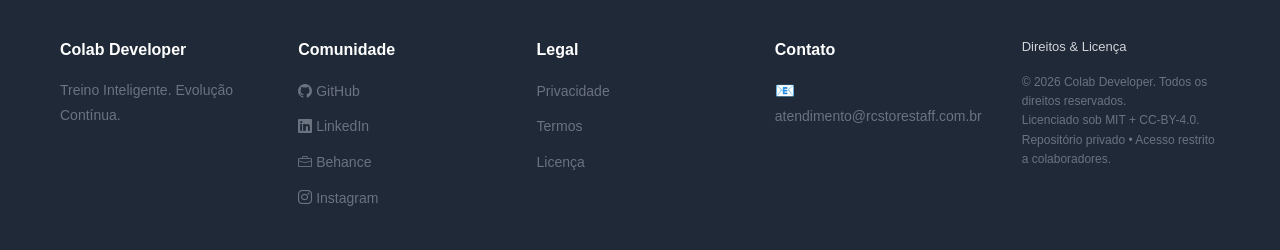
==== commit 6ecd5d5f: "Add margin-top to header mascote image for better spacing" ====
--- a/legal.html
+++ b/legal.html
@@ -175,7 +175,7 @@
     <!-- HEADER -->
     <header class="header">
         <div class="container">
-            <a href="index.html" class="logo" style="text-decoration: none; color: inherit;">Colab Developer <img src="images-favicon/mascote_white_black.jpg" alt="Colab" style="margin-left: 5px; height: 32px; vertical-align: middle;"></a>
+            <a href="index.html" class="logo" style="text-decoration: none; color: inherit;">Colab Developer <img src="images-favicon/mascote_white_black.jpg" alt="Colab" style="margin-left: 5px; margin-top: 2px; height: 32px; vertical-align: middle;"></a>
             <nav class="nav">
                 <a href="index.html#features">Features</a>
                 <a href="index.html#architecture">Arquitetura</a>
--- a/styles.css
+++ b/styles.css
@@ -106,8 +106,10 @@
 .header .container {
     display: flex;
     justify-content: space-between;
-    align-items: center;
-    padding: 20px;
+    align-items: flex-start;
+    padding: 15px 20px;
+    gap: 15px;
+    flex-wrap: wrap;
 }
 
 .logo {
@@ -119,12 +121,16 @@
 .nav {
     display: flex;
     gap: 30px;
+    flex-wrap: wrap;
+    justify-content: flex-end;
+    align-items: center;
 }
 
 .nav a {
     color: var(--text-primary);
     font-weight: 500;
     transition: var(--transition);
+    white-space: nowrap;
 }
 
 .nav a:hover {
@@ -139,6 +145,41 @@
     
     .logo {
         font-size: 20px;
+    }
+}
+
+@media (max-width: 575px) {
+    .header .container {
+        padding: 12px 10px;
+        flex-wrap: wrap;
+        gap: 10px;
+    }
+    
+    .logo {
+        font-size: 16px;
+        order: 1;
+        flex-basis: 100%;
+    }
+    
+    .nav {
+        gap: 8px;
+        font-size: 12px;
+        order: 2;
+        width: 100%;
+        justify-content: flex-start;
+        flex-wrap: wrap;
+    }
+    
+    .nav a {
+        padding: 4px 8px;
+        border-radius: 4px;
+        background: var(--bg-secondary);
+        display: inline-block;
+    }
+    
+    .nav a:hover {
+        background: var(--primary-light);
+        color: var(--white);
     }
 }
 
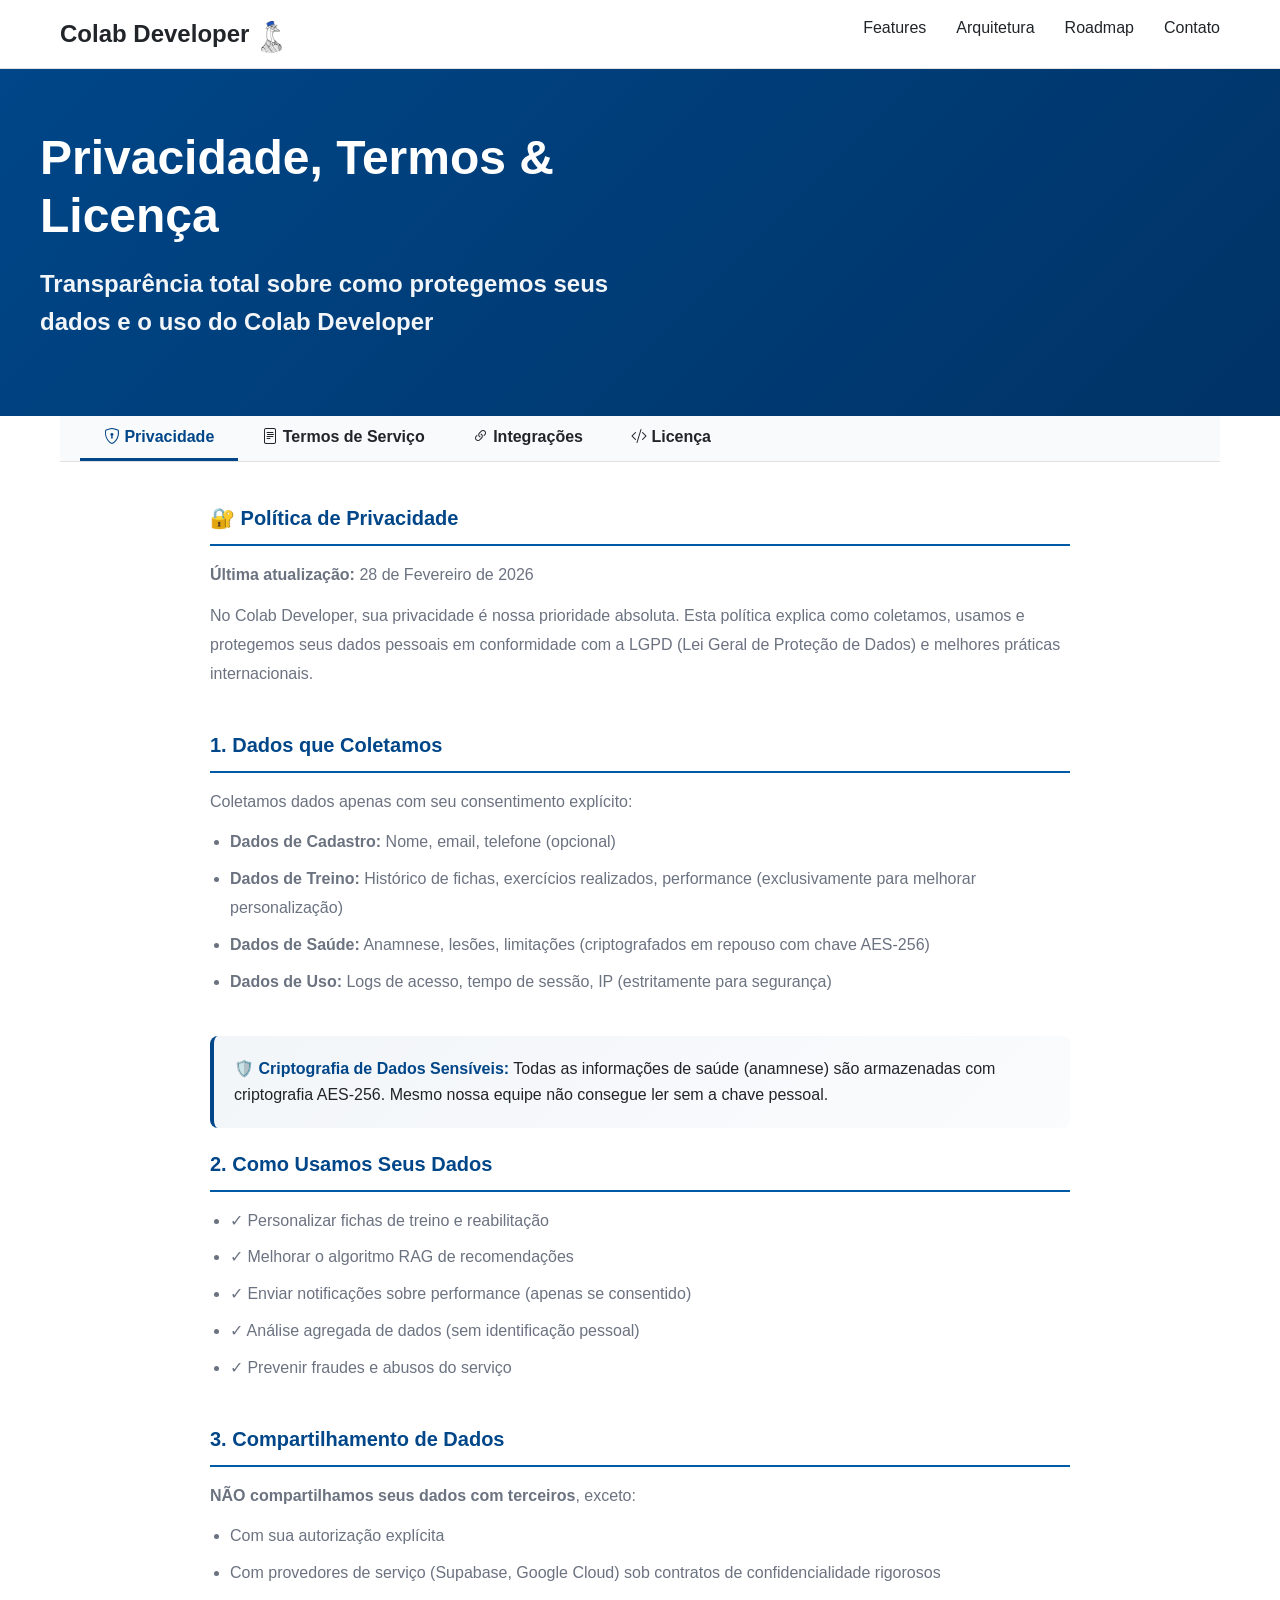
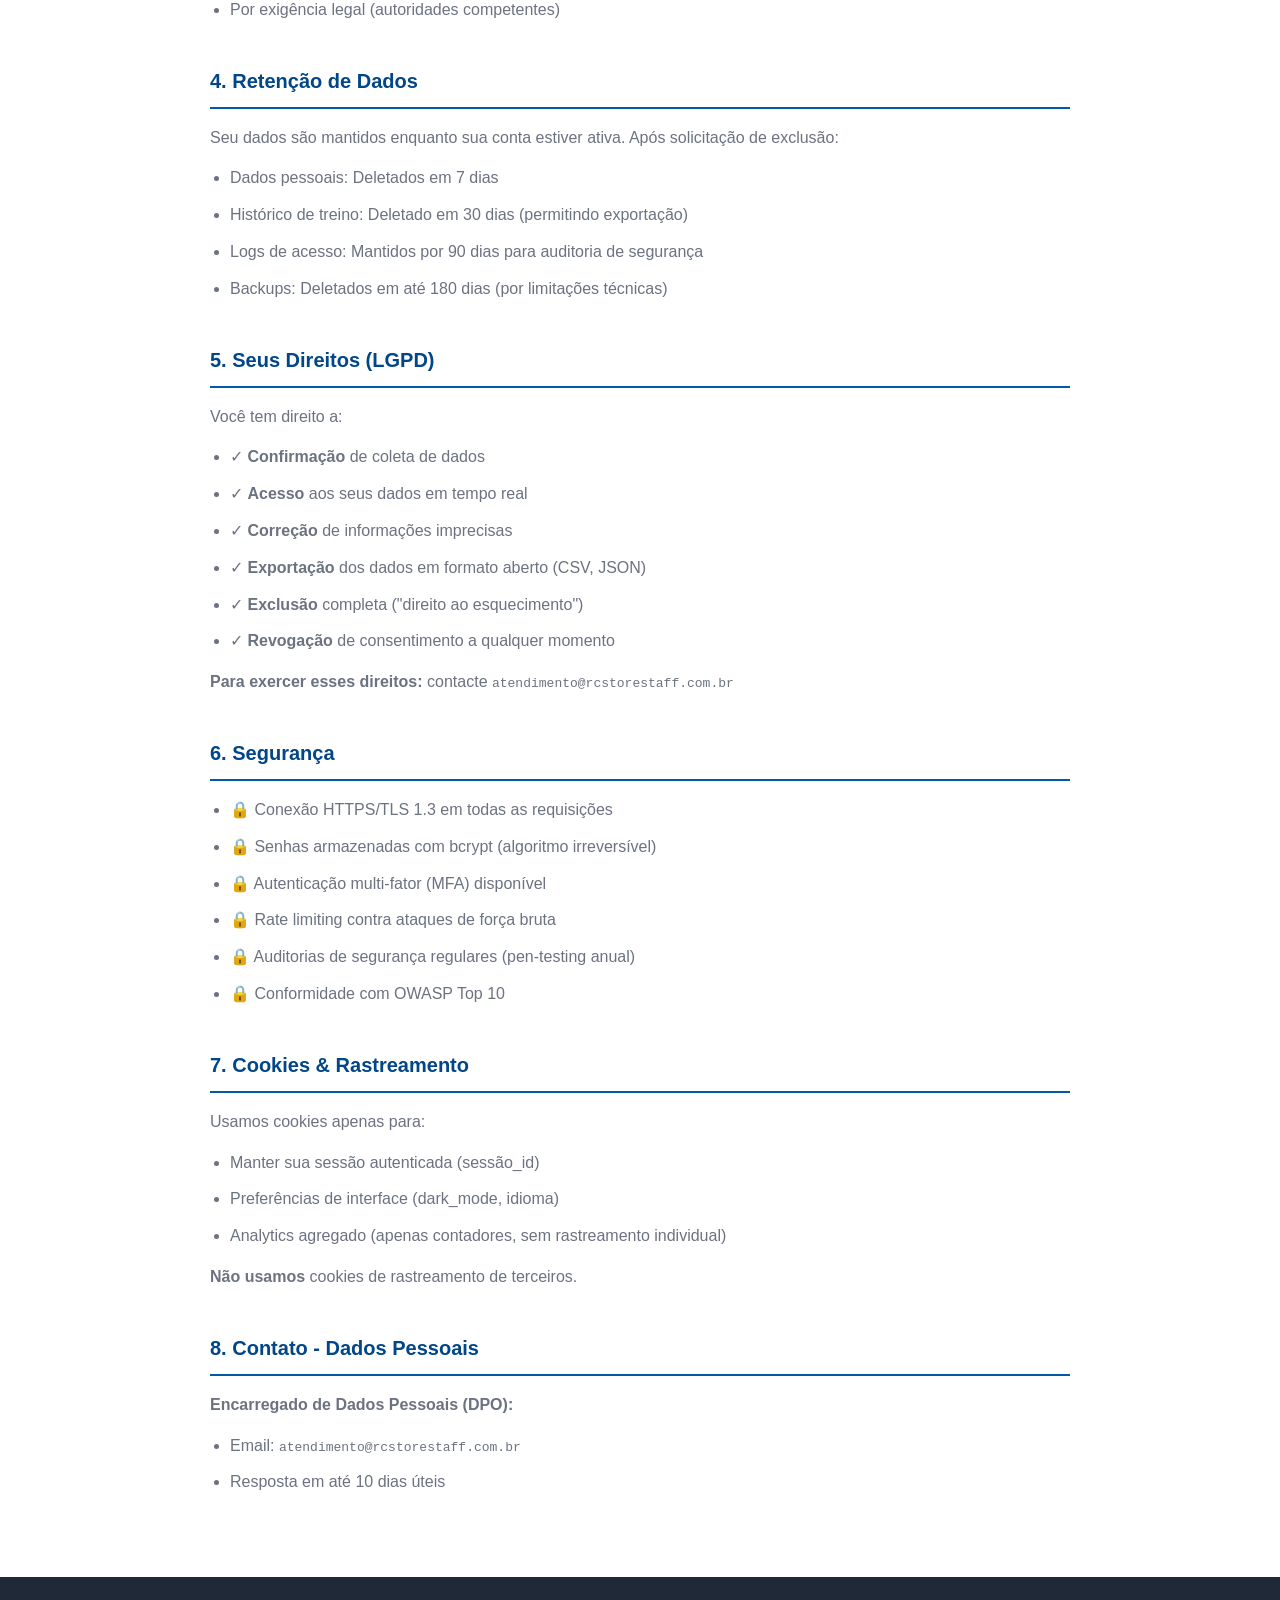
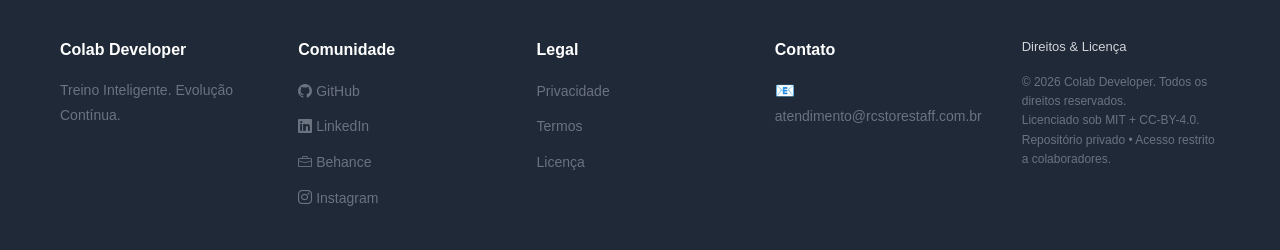
==== commit 581743a0: "add: Atualizações implementadas: ✅ Informações de Contato Intervals.icu  Website, email suporte, loc" ====
--- a/legal.html
+++ b/legal.html
@@ -208,6 +208,9 @@
                 <button class="tab-button" onclick="switchTab('terms')">
                     <i class="bi bi-file-text"></i> Termos de Serviço
                 </button>
+                <button class="tab-button" onclick="switchTab('integrations')">
+                    <i class="bi bi-link-45deg"></i> Integrações
+                </button>
                 <button class="tab-button" onclick="switchTab('license')">
                     <i class="bi bi-code-slash"></i> Licença
                 </button>
@@ -524,7 +527,7 @@
                         <h3>8. Propriedade de Marca</h3>
                         <p><strong>Colab Developer™</strong> é marca registrada.</p>
                         <ul>
-                            <li>❌ Não permi redistribuição com nome "Colab Developer"</li>
+                            <li>❌ Não permite redistribuição com nome "Colab Developer"</li>
                             <li>✓ Forks devem mudar nome (ex: "Colab Developer - Modificado por...")</li>
                             <li>✓ Logos e identidade visual: CC-BY-4.0 com atribuição</li>
                         </ul>
@@ -560,11 +563,147 @@
                         </ul>
                     </div>
                 </div>
+
+                <!-- INTEGRATIONS POLICY -->
+                <div id="integrations" class="legal-section">
+                    <div class="legal-article">
+                        <h3>🔗 Integrações com Terceiros</h3>
+                        <p><strong>Última atualização:</strong> 10 de Março de 2026</p>
+                        <p>STAFF permite conexão com plataformas externas para enriquecer a experiência do usuário. Esta seção documenta como dados são tratados em integrações.</p>
+                    </div>
+
+                    <div class="legal-article">
+                        <h3>Intervals.icu - Rastreamento de Atividades</h3>
+                        <p><strong>O que é:</strong> Plataforma especializada em análise e planejamento de treinos para atletas</p>
+                        <p><strong>Website:</strong> <a href="https://intervals.icu" target="_blank" rel="noopener noreferrer">https://intervals.icu</a></p>
+                        <p><strong>Suporte:</strong> support@intervals.icu</p>
+                        <p><strong>Localização de dados:</strong> Servidores na Alemanha e Finlândia; backups em Google Cloud, Backblaze e Wasabi</p>
+                    </div>
+
+                    <div class="legal-article">
+                        <h3>📊 Dados de Origem</h3>
+                        <p>Seus dados no Intervals.icu podem vir de:</p>
+                        <ul>
+                            <li>• <strong>Upload direto:</strong> Arquivos FIT, TCX, GPX que você faz upload</li>
+                            <li>• <strong>Integrações autorizadas:</strong> Google, Oura, Strava, Garmin, Suunto, Polar, Wahoo, Dropbox (com sua autorização)</li>
+                        </ul>
+                        <p><em>Você é sempre responsável por autorizar quais plataformas acessam seus dados.</em></p>
+                    </div>
+
+                    <div class="legal-article">
+                        <h3>🔐 O que é compartilhado com Intervals.icu?</h3>
+                        <p><strong>STAFF acessa (com autorização):</strong></p>
+                        <ul>
+                            <li>✓ Histórico completo de atividades (corrida, ciclismo, triatlo)</li>
+                            <li>✓ Dados de wellness (peso, frequência cardíaca, stress, sono)</li>
+                            <li>✓ Planejamento de treino (workouts agendados)</li>
+                            <li>✓ Métricas de performance (potência, velocidade, elevação)</li>
+                        </ul>
+                        <p><strong>STAFF NÃO compartilha com Intervals.icu:</strong></p>
+                        <ul>
+                            <li>❌ Fichas de treino STAFF</li>
+                            <li>❌ Dados de reabilitação</li>
+                            <li>❌ Histórico médico ou diagnósticos</li>
+                            <li>❌ Feedback pessoal</li>
+                        </ul>
+                    </div>
+
+                    <div class="legal-article">
+                        <h3>👤 Visibilidade de Seu Perfil Intervals.icu</h3>
+                        <p><strong>Por padrão (público):</strong></p>
+                        <ul>
+                            <li>🔓 Seu nome aparece na busca de atletas</li>
+                            <li>🔓 Localização é visível</li>
+                            <li>🔓 Foto de perfil é visível</li>
+                        </ul>
+                        <p><strong>Dados privados (apenas autorizados):</strong></p>
+                        <ul>
+                            <li>🔒 Atividades (apenas pessoas que você autoriza)</li>
+                            <li>🔒 Wellness data (apenas pessoas que você autoriza)</li>
+                        </ul>
+                        <p><strong>Como ocultar seu perfil:</strong> Acesse /settings no Intervals.icu e defina perfil como "Oculto"</p>
+                    </div>
+
+                    <div class="highlight-box">
+                        <strong>🔄 Como Funciona:</strong><br>
+                        1. Você clica "Conectar Intervals.icu" no STAFF<br>
+                        2. Redirecionado para Intervals.icu para autorizar<br>
+                        3. Aprova permissões de leitura<br>
+                        4. STAFF sincroniza dados periodicamente<br>
+                        5. Pode desconectar a qualquer momento
+                    </div>
+
+                    <div class="legal-article">
+                        <h3>📊 Dados Armazenados</h3>
+                        <p><strong>No Intervals.icu (Autoridade):</strong> Dados originais mantidos indefinidamente</p>
+                        <p><strong>No STAFF (Cópia Local):</strong></p>
+                        <ul>
+                            <li>• <strong>Atividades:</strong> Mantidas até solicitação de exclusão</li>
+                            <li>• <strong>Wellness:</strong> Mantidas para análise histórica</li>
+                            <li>• <strong>Tokens:</strong> Criptografados com AES-256</li>
+                            <li>• <strong>Logs:</strong> Mantidos por 90 dias para auditoria</li>
+                        </ul>
+                    </div>
+
+                    <div class="legal-article">
+                        <h3>🔓 Como Desconectar</h3>
+                        <p><strong>Passo 1 - No STAFF:</strong> Configurações → Integrações → Intervals.icu → Desconectar</p>
+                        <p><strong>Passo 2 - No Intervals.icu (Recomendado):</strong> https://intervals.icu/settings/integrations → Revogar acesso a "STAFF Personal Trainer"</p>
+                        <p><strong>Passo 3 - Exclusão de Dados (Opcional):</strong> Contate atendimento@rcstorestaff.com.br para deletar dados da cópia local</p>
+                        <p><strong>Após desconexão:</strong> Sem novas sincronizações, dados históricos mantidos por 180 dias</p>
+                    </div>
+
+                    <div class="legal-article">
+                        <h3>🗑️ Excluir Dados no Intervals.icu</h3>
+                        <p><strong>Para deletar dados de atividades e wellness:</strong></p>
+                        <ol>
+                            <li>Acesse sua conta no Intervals.icu</li>
+                            <li>Navegue até /settings</li>
+                            <li>Clique em "Excluir conta" ou opção de exclusão de dados</li>
+                            <li>Confirme a exclusão</li>
+                        </ol>
+                        <p><em>Nota: Exclusão no Intervals.icu não deleta automaticamente dados já sincronizados no STAFF.</em></p>
+                    </div>
+
+                    <div class="legal-article">
+                        <h3>🛡️ Segurança</h3>
+                        <ul>
+                            <li>✅ OAuth 2.0 (padrão de segurança da indústria)</li>
+                            <li>✅ Tokens criptografados em banco de dados (AES-256)</li>
+                            <li>✅ HTTPS/TLS 1.3 em todas requisições</li>
+                            <li>✅ Validação de integridade via webhooks assinados</li>
+                        </ul>
+                        <p><strong>⚠️ Aviso:</strong> Nenhum método de transmissão pela Internet é 100% seguro. Não garantimos segurança absoluta.</p>
+                    </div>
+
+                    <div class="legal-article">
+                        <h3>📋 Conformidade Legal</h3>
+                        <ul>
+                            <li>✅ LGPD (Lei Geral de Proteção de Dados)</li>
+                            <li>✅ GDPR (para usuários na EU)</li>
+                            <li>✅ Terms of Service do Intervals.icu</li>
+                            <li>✅ OWASP Top 10 Security Standards</li>
+                        </ul>
+                    </div>
+
+                    <div class="legal-article">
+                        <h3>⚠️ Termos Intervals.icu</h3>
+                        <p>Para política completa de privacidade do Intervals.icu: <a href="https://intervals.icu/terms" target="_blank" rel="noopener noreferrer">https://intervals.icu/terms</a></p>
+                        <p>STAFF respeita totalmente os termos de serviço do Intervals.icu.</p>
+                    </div>
+
+                    <div class="legal-article">
+                        <h3>💬 Dúvidas ou Problemas?</h3>
+                        <p><strong>Suporte STAFF:</strong> atendimento@rcstorestaff.com.br</p>
+                        <p><strong>Suporte Intervals.icu:</strong> support@intervals.icu</p>
+                        <p><strong>Representante de Privacidade (EU/UK):</strong> Prighter Group - https://app.prighter.com/portal/intervals-icu</p>
+                    </div>
+                </div>
             </div>
         </div>
     </section>
 
-    <!-- FOOTER -->
+    <!-- FOOTER --> 
     <footer class="footer">
         <div class="container">
             <div class="footer-content">
--- a/styles.css
+++ b/styles.css
@@ -137,10 +137,33 @@
     color: var(--primary-color);
 }
 
+.theme-toggle-header {
+    background: none;
+    border: none;
+    color: var(--text-primary);
+    font-size: 20px;
+    cursor: pointer;
+    padding: 8px 12px;
+    border-radius: 6px;
+    transition: var(--transition);
+    display: flex;
+    align-items: center;
+    justify-content: center;
+}
+
+.theme-toggle-header:hover {
+    background: var(--bg-secondary);
+    color: var(--primary-color);
+}
+
 @media (max-width: 768px) {
     .nav {
         gap: 15px;
         font-size: 14px;
+    }
+    
+    .theme-toggle-header {
+        display: none;
     }
     
     .logo {
@@ -622,6 +645,68 @@
     }
 }
 
+/* STAFF APP Showcase - Responsive Image */
+.staff-app-showcase {
+    margin: 40px 0 60px 0;
+    display: flex;
+    justify-content: center;
+    align-items: center;
+    width: 100%;
+    overflow: hidden;
+    border-radius: 12px;
+    box-shadow: 0 4px 20px rgba(0, 70, 136, 0.12);
+}
+
+.staff-app-image {
+    width: 100%;
+    height: auto;
+    max-width: 900px;
+    display: block;
+    object-fit: contain;
+    transition: var(--transition);
+    border-radius: 12px;
+}
+
+.staff-app-image:hover {
+    box-shadow: 0 8px 30px rgba(0, 70, 136, 0.2);
+    filter: brightness(1.02);
+}
+
+/* MOBILE: Staff App Showcase */
+@media (max-width: 575px) {
+    .staff-app-showcase {
+        margin: 30px 0 40px 0;
+        border-radius: 8px;
+    }
+    
+    .staff-app-image {
+        max-width: 100%;
+        border-radius: 8px;
+    }
+}
+
+/* TABLET: Staff App Showcase */
+@media (min-width: 576px) and (max-width: 991px) {
+    .staff-app-showcase {
+        margin: 35px 0 50px 0;
+    }
+    
+    .staff-app-image {
+        max-width: 95%;
+    }
+}
+
+/* TV/LARGE SCREENS: Staff App Showcase */
+@media (min-width: 1400px) {
+    .staff-app-showcase {
+        margin: 50px 0 70px 0;
+    }
+    
+    .staff-app-image {
+        max-width: 1000px;
+    }
+}
+
 /* ========================================
    ARCHITECTURE
    ======================================== */
@@ -731,6 +816,81 @@
     margin: 0;
     white-space: pre-wrap;
     word-wrap: break-word;
+}
+
+/* Diagram Collapse/Expand */
+.diagram-box {
+    transition: max-height 0.4s cubic-bezier(0.4, 0, 0.2, 1), opacity 0.3s ease;
+}
+
+.diagram-box.diagram-collapsed {
+    max-height: 280px;
+    overflow: hidden;
+    position: relative;
+}
+
+.diagram-box.diagram-collapsed::after {
+    content: '';
+    position: absolute;
+    bottom: 0;
+    left: 0;
+    right: 0;
+    height: 80px;
+    background: linear-gradient(to bottom, rgba(31, 41, 55, 0), rgba(31, 41, 55, 0.9));
+    pointer-events: none;
+    border-radius: 0 0 8px 8px;
+}
+
+.diagram-box.diagram-expanded {
+    max-height: none;
+}
+
+.diagram-toggle-btn {
+    display: flex;
+    align-items: center;
+    justify-content: center;
+    gap: 8px;
+    width: 100%;
+    padding: 12px 16px;
+    margin-top: 16px;
+    background: rgba(129, 140, 248, 0.1);
+    border: 1px solid rgba(129, 140, 248, 0.3);
+    border-top: none;
+    border-radius: 0 0 8px 8px;
+    color: #818cf8;
+    font-size: 14px;
+    font-weight: 600;
+    cursor: pointer;
+    transition: all 0.3s cubic-bezier(0.4, 0, 0.2, 1);
+}
+
+.diagram-toggle-btn:hover {
+    background: rgba(129, 140, 248, 0.2);
+    border-color: rgba(129, 140, 248, 0.5);
+}
+
+.diagram-toggle-btn i {
+    transition: transform 0.3s cubic-bezier(0.4, 0, 0.2, 1);
+    display: inline-block;
+}
+
+.diagram-toggle-btn[aria-expanded="true"] i {
+    transform: rotate(180deg);
+}
+
+/* Desktop: Show full diagram without collapse */
+@media (min-width: 992px) {
+    .diagram-box.diagram-collapsed {
+        max-height: none;
+    }
+
+    .diagram-box.diagram-collapsed::after {
+        display: none;
+    }
+
+    .diagram-toggle-btn {
+        display: none;
+    }
 }
 
 /* Architecture Responsiveness - Mobile First */
@@ -1113,6 +1273,14 @@
     box-shadow: 0 0 0 3px rgba(0, 70, 136, 0.1);
 }
 
+/* reCAPTCHA Styling */
+.form-group .g-recaptcha {
+    display: flex;
+    justify-content: center;
+    margin: 20px 0;
+    padding: 10px;
+}
+
 /* Contact Responsiveness - Mobile First */
 @media (max-width: 575px) {
     .contact {
@@ -1319,3 +1487,657 @@
 ::-webkit-scrollbar-thumb:hover {
     background: var(--primary-dark);
 }
+
+/* ========================================
+   BOTTOM TAB BAR - ATOMIC COMPONENTS
+   ======================================== */
+
+/* DESKTOP: Hide bottom tab bar */
+@media (min-width: 992px) {
+    .bottom-tab-bar,
+    .more-menu {
+        display: none !important;
+    }
+}
+
+/* Atoms: Basic structure */
+.bottom-tab-bar {
+    position: fixed;
+    bottom: 0;
+    left: 0;
+    right: 0;
+    display: flex;
+    justify-content: space-around;
+    align-items: flex-end;
+    background: var(--white);
+    border-top: 2px solid var(--border);
+    padding: 0;
+    height: 70px;
+    box-shadow: 0 -2px 10px rgba(0, 0, 0, 0.08);
+    z-index: 99;
+    gap: 0;
+}
+
+/* Atoms: Tab item base */
+.tab-item {
+    display: flex;
+    flex-direction: column;
+    align-items: center;
+    justify-content: center;
+    flex: 1;
+    height: 100%;
+    text-decoration: none;
+    color: var(--text-secondary);
+    transition: var(--transition);
+    gap: 4px;
+    cursor: pointer;
+    border: none;
+    background: transparent;
+    font-size: 12px;
+    font-weight: 500;
+    padding: 0;
+}
+
+.tab-item:active,
+.tab-item.active {
+    color: var(--primary-color);
+    background: rgba(0, 70, 136, 0.05);
+}
+
+/* Atoms: Tab icon */
+.tab-icon {
+    font-size: 24px;
+    display: block;
+    line-height: 1;
+    transition: var(--transition);
+}
+
+/* Atoms: Tab label */
+.tab-label {
+    display: block;
+    font-size: 11px;
+    white-space: nowrap;
+    overflow: hidden;
+    text-overflow: ellipsis;
+    max-width: 100%;
+}
+
+/* Molecule: More button */
+.tab-more {
+    color: var(--text-secondary);
+}
+
+.tab-more.active {
+    color: var(--primary-color);
+}
+
+/* MOBILE: Tab bar responsive */
+@media (max-width: 575px) {
+    .bottom-tab-bar {
+        height: 65px;
+    }
+    
+    .tab-label {
+        font-size: 10px;
+    }
+    
+    .tab-icon {
+        font-size: 22px;
+    }
+}
+
+/* ========================================
+   MORE MENU - ATOMIC COMPONENTS
+   ======================================== */
+
+.more-menu {
+    position: fixed;
+    bottom: 70px;
+    right: 15px;
+    background: var(--white);
+    border-radius: var(--btn-radius);
+    box-shadow: 0 4px 20px rgba(0, 0, 0, 0.15);
+    overflow: hidden;
+    z-index: 98;
+    min-width: 200px;
+    animation: slideUp 0.2s ease-out;
+}
+
+@keyframes slideUp {
+    from {
+        opacity: 0;
+        transform: translateY(10px);
+    }
+    to {
+        opacity: 1;
+        transform: translateY(0);
+    }
+}
+
+.more-item {
+    display: flex;
+    align-items: center;
+    gap: 12px;
+    padding: 12px 16px;
+    color: var(--text-primary);
+    text-decoration: none;
+    border: none;
+    background: transparent;
+    cursor: pointer;
+    font-size: 14px;
+    font-weight: 500;
+    transition: var(--transition);
+    border-bottom: 1px solid var(--border);
+    width: 100%;
+    text-align: left;
+}
+
+.more-item:last-child {
+    border-bottom: none;
+}
+
+.more-item:hover {
+    background: var(--bg-secondary);
+    color: var(--primary-color);
+    padding-left: 20px;
+}
+
+.more-item i {
+    font-size: 16px;
+    width: 20px;
+}
+
+/* MOBILE: More menu responsive */
+@media (max-width: 575px) {
+    .more-menu {
+        bottom: 65px;
+        right: 10px;
+        min-width: 180px;
+    }
+    
+    .more-item {
+        padding: 10px 14px;
+        font-size: 13px;
+    }
+}
+
+/* ========================================
+   COMMAND BAR - ATOMIC COMPONENTS
+   ======================================== */
+
+/* Overlay behind command bar */
+.command-bar-overlay {
+    position: fixed;
+    top: 0;
+    left: 0;
+    right: 0;
+    bottom: 0;
+    background: rgba(0, 0, 0, 0.5);
+    animation: fadeIn 0.15s ease-out;
+    z-index: 100;
+    display: block;
+}
+
+.command-bar-overlay[hidden] {
+    display: none !important;
+    pointer-events: none !important;
+}
+
+@keyframes fadeIn {
+    from {
+        opacity: 0;
+    }
+    to {
+        opacity: 1;
+    }
+}
+
+/* Main command bar container */
+.command-bar {
+    position: fixed;
+    top: 50%;
+    left: 50%;
+    transform: translate(-50%, -50%);
+    background: var(--white);
+    border-radius: 12px;
+    box-shadow: 0 10px 40px rgba(0, 0, 0, 0.2);
+    width: 90%;
+    max-width: 500px;
+    max-height: 60vh;
+    z-index: 101;
+    display: flex;
+    flex-direction: column;
+    animation: scaleIn 0.15s ease-out;
+}
+
+.command-bar[hidden] {
+    display: none !important;
+    pointer-events: none !important;
+}
+
+@keyframes scaleIn {
+    from {
+        opacity: 0;
+        transform: translate(-50%, -50%) scale(0.95);
+    }
+    to {
+        opacity: 1;
+        transform: translate(-50%, -50%) scale(1);
+    }
+}
+
+/* Atoms: Command bar header */
+.command-bar-header {
+    display: flex;
+    align-items: center;
+    padding: 16px 20px;
+    border-bottom: 1px solid var(--border);
+    gap: 10px;
+}
+
+/* Atoms: Command input */
+.command-input {
+    flex: 1;
+    border: none;
+    background: transparent;
+    font-size: 16px;
+    color: var(--text-primary);
+    font-family: inherit;
+    outline: none;
+    padding: 8px 0;
+}
+
+.command-input::placeholder {
+    color: var(--text-secondary);
+}
+
+/* Atoms: Command hint (ESC) */
+.command-hint {
+    background: var(--bg-secondary);
+    padding: 4px 8px;
+    border-radius: 4px;
+    font-size: 12px;
+    color: var(--text-secondary);
+    font-weight: 500;
+    opacity: 0.6;
+    white-space: nowrap;
+}
+
+/* Molecules: Command results */
+.command-results {
+    overflow-y: auto;
+    max-height: calc(60vh - 60px);
+    padding: 8px 0;
+}
+
+.command-item {
+    display: flex;
+    align-items: center;
+    gap: 12px;
+    padding: 12px 20px;
+    color: var(--text-primary);
+    cursor: pointer;
+    transition: var(--transition);
+    border: none;
+    background: transparent;
+    width: 100%;
+    text-align: left;
+    font-size: 14px;
+    font-weight: 500;
+}
+
+.command-item:hover,
+.command-item.active {
+    background: var(--bg-secondary);
+    color: var(--primary-color);
+    padding-left: 24px;
+}
+
+.command-item-icon {
+    font-size: 18px;
+    display: flex;
+    align-items: center;
+    justify-content: center;
+    width: 24px;
+}
+
+.command-item-label {
+    flex: 1;
+    display: flex;
+    flex-direction: column;
+    gap: 2px;
+}
+
+.command-item-text {
+    font-size: 14px;
+    color: var(--text-primary);
+}
+
+.command-item-shortcut {
+    font-size: 11px;
+    color: var(--text-secondary);
+    opacity: 0.6;
+}
+
+/* MOBILE: Command bar responsive */
+@media (max-width: 575px) {
+    .command-bar {
+        width: 95%;
+        max-height: 70vh;
+        top: 40%;
+    }
+    
+    .command-bar-header {
+        padding: 14px 16px;
+    }
+    
+    .command-input {
+        font-size: 14px;
+    }
+    
+    .command-item {
+        padding: 10px 16px;
+        font-size: 13px;
+    }
+}
+
+/* ========================================
+   CTRL+K HINT TOOLTIP
+   ======================================== */
+
+.ctrl-k-hint {
+    position: fixed;
+    bottom: 100px;
+    right: 20px;
+    background: var(--white);
+    border-radius: var(--btn-radius);
+    box-shadow: 0 4px 20px rgba(0, 70, 136, 0.2);
+    padding: 16px 18px;
+    z-index: 90;
+    max-width: 280px;
+    border-left: 4px solid var(--primary-color);
+    animation: slideInRight 0.3s ease-out;
+    opacity: 0;
+}
+
+.ctrl-k-hint.show {
+    opacity: 1;
+}
+
+.ctrl-k-hint.hide {
+    animation: slideOutRight 0.3s ease-out;
+    opacity: 0;
+}
+
+@keyframes slideInRight {
+    from {
+        opacity: 0;
+        transform: translateX(20px);
+    }
+    to {
+        opacity: 1;
+        transform: translateX(0);
+    }
+}
+
+@keyframes slideOutRight {
+    from {
+        opacity: 1;
+        transform: translateX(0);
+    }
+    to {
+        opacity: 0;
+        transform: translateX(20px);
+    }
+}
+
+.hint-content {
+    display: flex;
+    align-items: center;
+    gap: 12px;
+    font-size: 14px;
+    color: var(--text-primary);
+}
+
+.hint-icon {
+    font-size: 20px;
+    flex-shrink: 0;
+}
+
+.hint-text {
+    flex: 1;
+    line-height: 1.4;
+}
+
+.hint-text kbd {
+    background: var(--bg-secondary);
+    border: 1px solid var(--border);
+    border-radius: 3px;
+    padding: 3px 6px;
+    font-family: 'Courier New', monospace;
+    font-weight: 600;
+    font-size: 12px;
+}
+
+.hint-close {
+    flex-shrink: 0;
+    background: transparent;
+    border: none;
+    color: var(--text-secondary);
+    font-size: 20px;
+    cursor: pointer;
+    padding: 0;
+    display: flex;
+    align-items: center;
+    justify-content: center;
+    transition: var(--transition);
+}
+
+.hint-close:hover {
+    color: var(--primary-color);
+    transform: scale(1.2);
+}
+
+/* MOBILE: Ctrl+K hint */
+@media (max-width: 575px) {
+    .ctrl-k-hint {
+        bottom: 80px;
+        right: 10px;
+        left: 10px;
+        max-width: none;
+    }
+}
+
+/* ========================================
+   DARK MODE STYLES
+   ======================================== */
+
+[data-theme="dark"],
+.dark-mode {
+    color-scheme: dark;
+}
+
+.dark-mode {
+    --bg-primary: #0f172a;
+    --bg-secondary: #1f2937;
+    --bg-tertiary: #374151;
+    --text-primary: #e5e7eb;
+    --text-secondary: #9ca3af;
+    --border: #4b5563;
+    --white: #1f2937;
+}
+
+.dark-mode body,
+.dark-mode .header,
+.dark-mode .hero,
+.dark-mode .features,
+.dark-mode .architecture,
+.dark-mode .roadmap,
+.dark-mode .contact,
+.dark-mode .footer {
+    background: var(--bg-primary);
+    color: var(--text-primary);
+}
+
+.dark-mode .feature-card,
+.dark-mode .tech-group,
+.dark-mode .contact-card,
+.dark-mode .phase {
+    background: var(--bg-secondary);
+    border-color: var(--border);
+    color: var(--text-primary);
+}
+
+.dark-mode .phase.completed {
+    background: linear-gradient(135deg, rgba(34, 197, 94, 0.15) 0%, rgba(34, 197, 94, 0.08) 100%);
+    border-color: #22c55e;
+}
+
+.dark-mode .phase.in-progress {
+    background: linear-gradient(135deg, rgba(234, 179, 8, 0.15) 0%, rgba(234, 179, 8, 0.08) 100%);
+    border-color: #eab308;
+}
+
+.dark-mode .phase.planned {
+    background: var(--bg-secondary);
+    border-color: var(--border);
+}
+
+.dark-mode .command-bar,
+.dark-mode .more-menu,
+.dark-mode .ctrl-k-hint {
+    background: var(--bg-secondary);
+    border-color: var(--border);
+}
+
+.dark-mode .feature-card:hover,
+.dark-mode .command-bar:hover {
+    background: var(--bg-tertiary);
+}
+
+.dark-mode input,
+.dark-mode textarea,
+.dark-mode select {
+    background: var(--bg-tertiary);
+    color: var(--text-primary);
+    border-color: var(--border);
+}
+
+.dark-mode .command-item:hover,
+.dark-mode .command-item.active {
+    background: var(--bg-tertiary);
+}
+
+.dark-mode .more-item:hover {
+    background: var(--bg-tertiary);
+}
+
+.dark-mode .phase h4 {
+    color: var(--text-primary);
+}
+
+.dark-mode .phase code {
+    color: #4ade80;
+}
+
+.dark-mode .phase p,
+.dark-mode .phase ul li {
+    color: var(--text-secondary);
+}
+
+.dark-mode .header {
+    background: var(--bg-secondary);
+    border-bottom-color: var(--border);
+}
+
+.dark-mode .theme-toggle-header {
+    color: var(--text-primary);
+}
+
+.dark-mode .theme-toggle-header:hover {
+    background: var(--bg-tertiary);
+    color: #fbbf24;
+}
+
+.dark-mode a {
+    color: #60a5fa;
+}
+
+.dark-mode a:hover {
+    color: #93c5fd;
+}
+
+.dark-mode .footer-section a {
+    color: #60a5fa;
+}
+
+.dark-mode .footer-section a:hover {
+    color: #93c5fd;
+}
+
+.dark-mode .contact-card {
+    background: var(--bg-secondary);
+}
+
+.dark-mode .contact-card h4 {
+    color: var(--text-primary);
+}
+
+/* Dark Mode Buttons */
+.dark-mode .btn-success {
+    background-color: #22c55e;
+    color: white;
+}
+
+.dark-mode .btn-success:hover {
+    background-color: #16a34a;
+    box-shadow: 0 4px 12px rgba(34, 197, 94, 0.4);
+}
+
+.dark-mode .btn-secondary {
+    background-color: #6b7280;
+    color: white;
+}
+
+.dark-mode .btn-secondary:hover {
+    background-color: #4b5563;
+    box-shadow: 0 4px 12px rgba(107, 114, 128, 0.4);
+}
+
+.dark-mode .btn-warning {
+    background-color: #fbbf24;
+    color: #1f2937;
+}
+
+.dark-mode .btn-warning:hover {
+    background-color: #f59e0b;
+    color: #1f2937;
+}
+
+.dark-mode .btn-danger {
+    background-color: #ef4444;
+    color: white;
+}
+
+.dark-mode .btn-danger:hover {
+    background-color: #dc2626;
+}
+
+/* ========================================
+   LAYOUT ADJUSTMENT FOR BOTTOM TAB BAR
+   ======================================== */
+
+/* Only apply bottom padding on mobile */
+@media (max-width: 991px) {
+    body {
+        padding-bottom: 70px;
+    }
+    
+    @media (max-width: 575px) {
+        body {
+            padding-bottom: 65px;
+        }
+    }
+}
+
+
